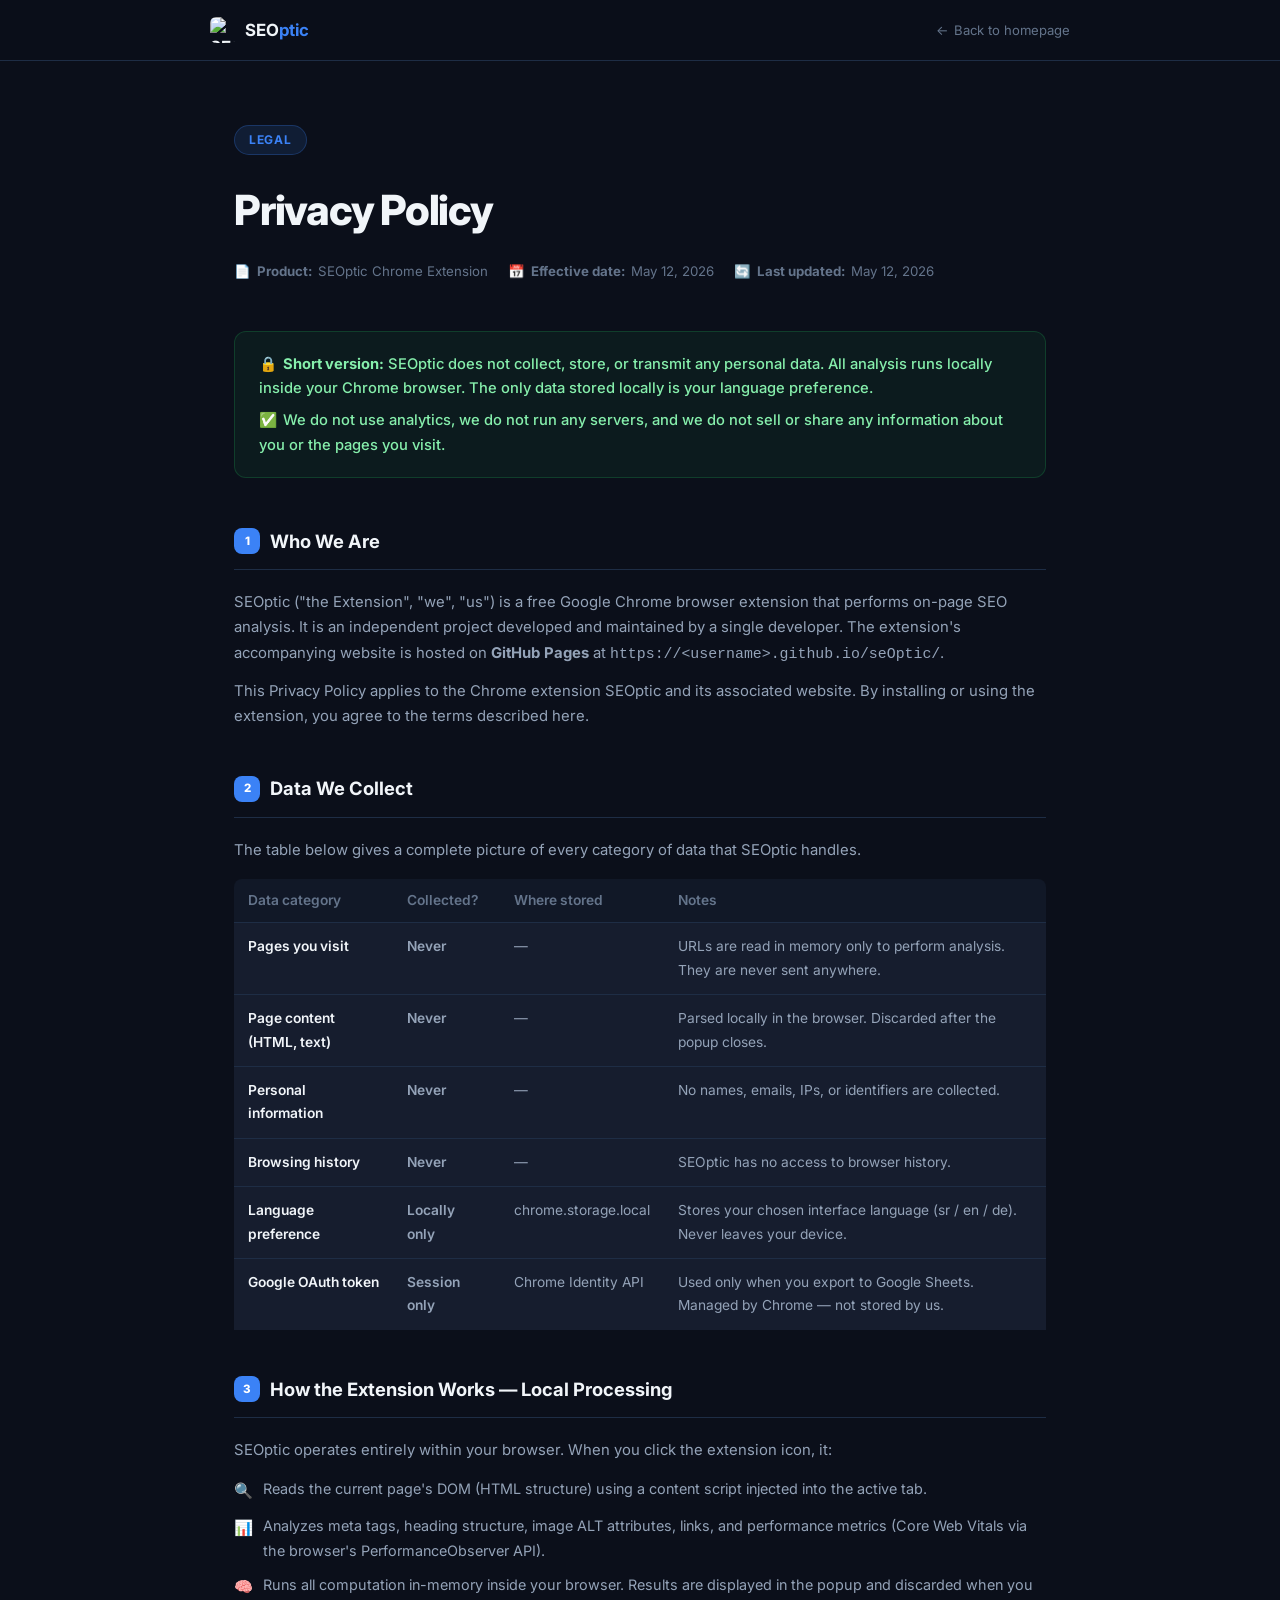
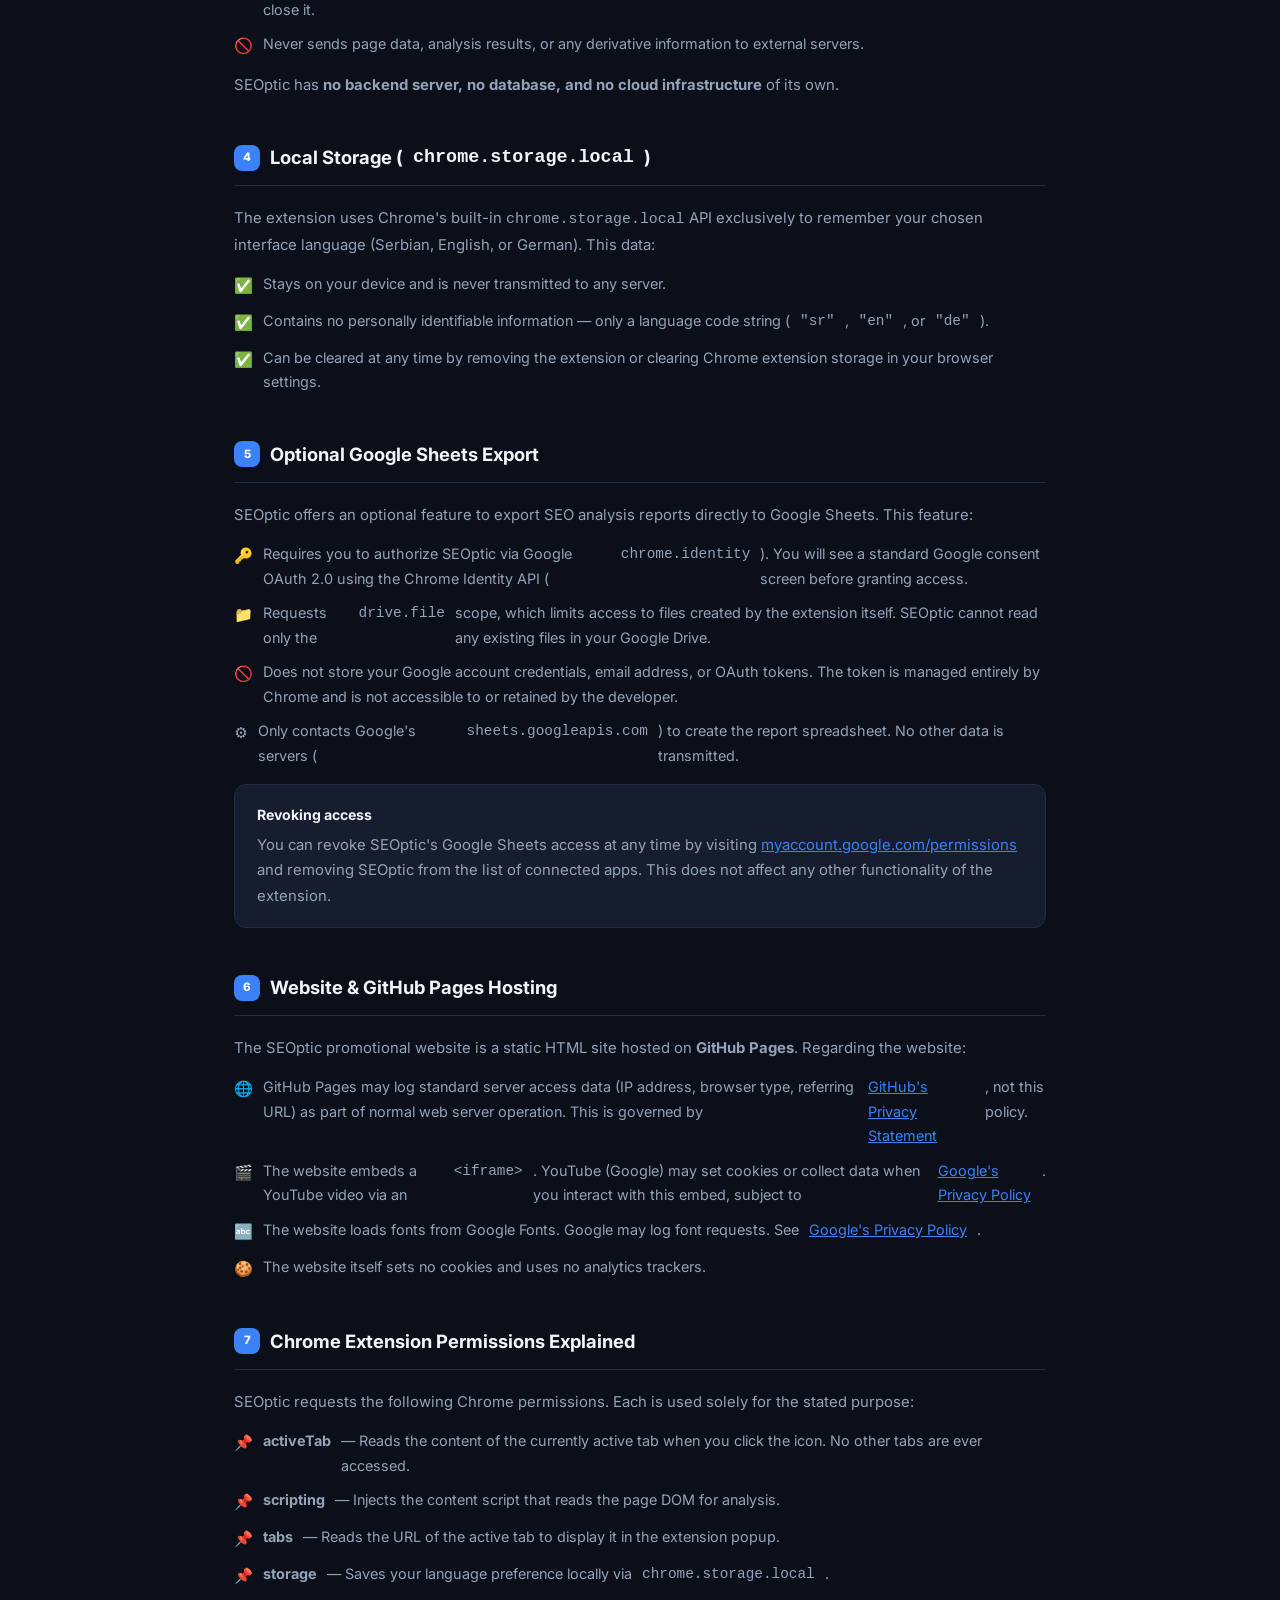
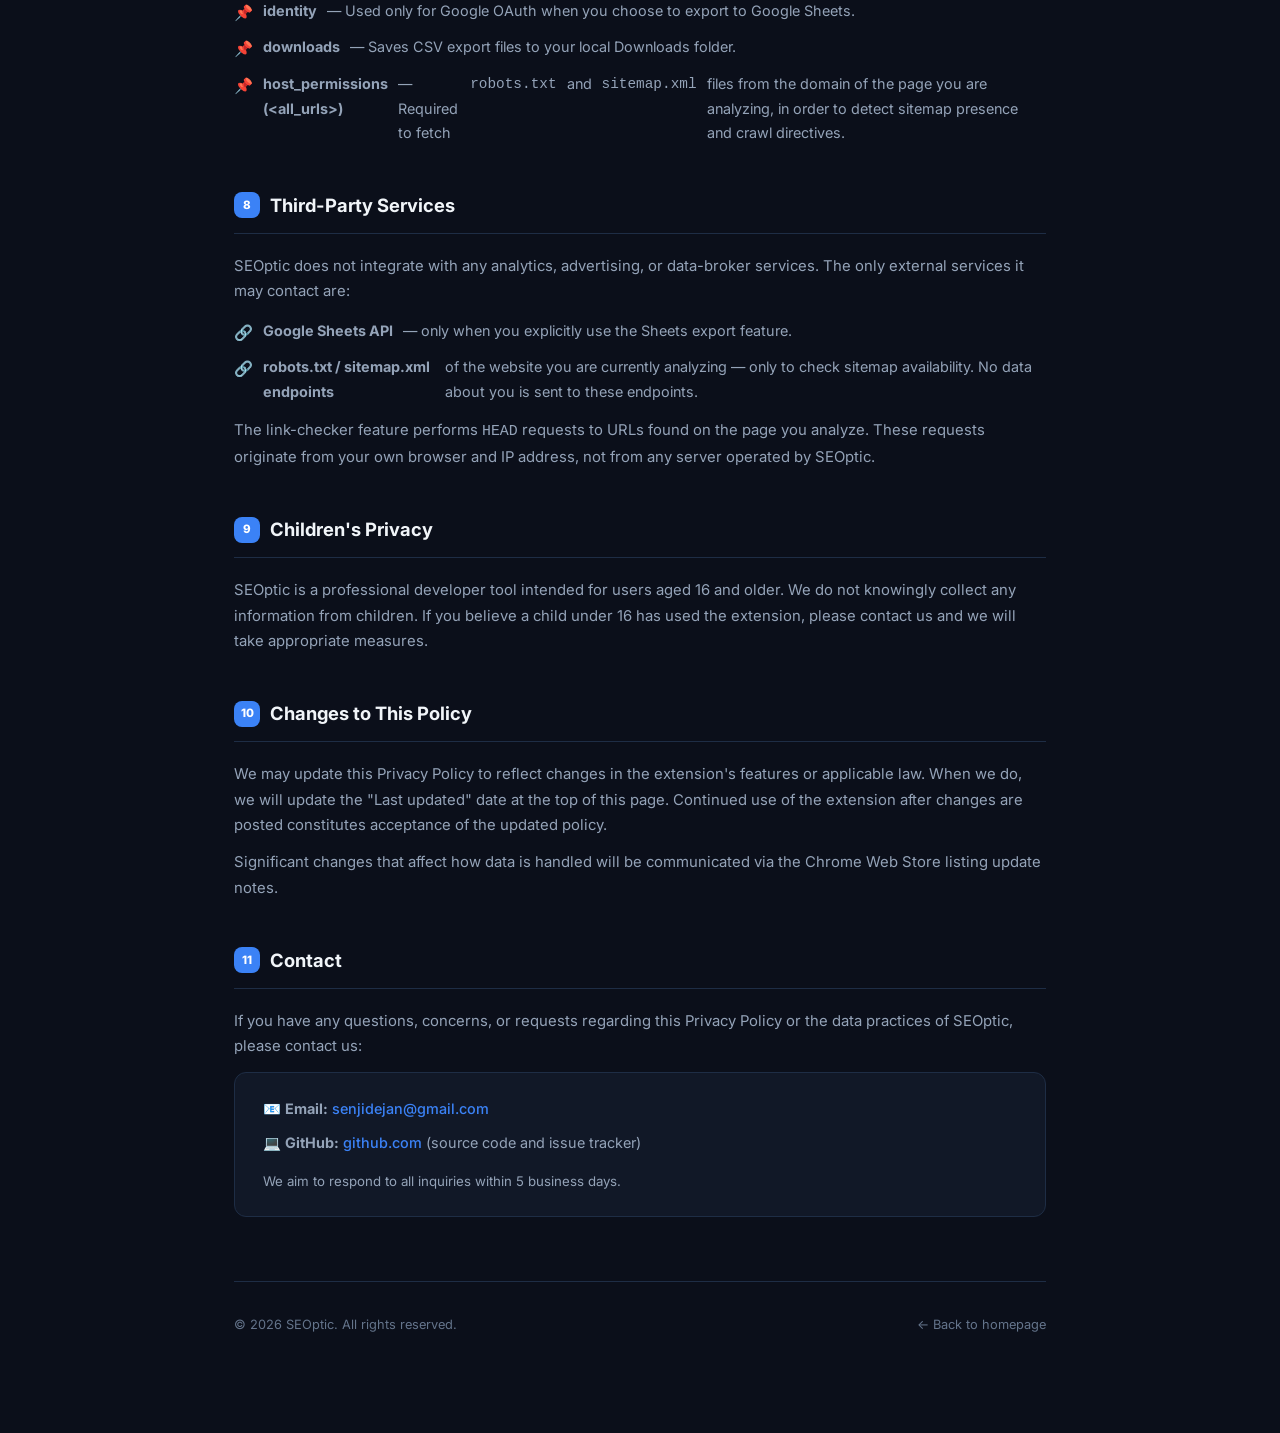
==== privacy.html @ 3ba910e4 "Add files via upload" ====
<!DOCTYPE html>
<html lang="en">
<head>
  <meta charset="UTF-8" />
  <meta name="viewport" content="width=device-width, initial-scale=1.0" />
  <title>Privacy Policy — SEOptic</title>
  <meta name="description" content="SEOptic Chrome extension Privacy Policy. No personal data is collected, stored, or shared. All processing is done locally in your browser." />
  <meta name="robots" content="index, follow" />
  <link rel="icon" type="image/png" href="icon128.png" />
  <link rel="preconnect" href="https://fonts.googleapis.com" />
  <link rel="preconnect" href="https://fonts.gstatic.com" crossorigin />
  <link href="https://fonts.googleapis.com/css2?family=Inter:wght@400;500;600;700&display=swap" rel="stylesheet" />
  <style>
    *, *::before, *::after { box-sizing: border-box; margin: 0; padding: 0; }

    :root {
      --bg:      #0b0f1a;
      --bg2:     #111827;
      --card:    #161d2e;
      --border:  #1e2d45;
      --accent:  #3b82f6;
      --text:    #f1f5f9;
      --text2:   #94a3b8;
      --text3:   #64748b;
      --success: #22c55e;
      --warn:    #f59e0b;
      --radius:  12px;
    }

    html { scroll-behavior: smooth; }
    body {
      font-family: 'Inter', system-ui, sans-serif;
      background: var(--bg);
      color: var(--text);
      line-height: 1.7;
      min-height: 100vh;
    }

    /* ── Top bar ── */
    .topbar {
      background: rgba(11,15,26,.9);
      backdrop-filter: blur(14px);
      border-bottom: 1px solid var(--border);
      padding: 0 24px;
      position: sticky; top: 0; z-index: 10;
    }
    .topbar-inner {
      max-width: 860px; margin: 0 auto;
      display: flex; align-items: center; justify-content: space-between;
      height: 60px;
    }
    .topbar-logo {
      display: flex; align-items: center; gap: 9px;
      text-decoration: none; color: var(--text); font-weight: 700; font-size: 1.05rem;
    }
    .topbar-logo img { width: 26px; height: 26px; border-radius: 6px; }
    .topbar-logo strong { color: var(--accent); }
    .topbar-back {
      font-size: .82rem; color: var(--text3); text-decoration: none;
      display: flex; align-items: center; gap: 5px; transition: color .2s;
    }
    .topbar-back:hover { color: var(--accent); }

    /* ── Page wrapper ── */
    .page {
      max-width: 860px; margin: 0 auto;
      padding: 64px 24px 100px;
    }

    /* ── Header ── */
    .doc-header { margin-bottom: 48px; }
    .doc-label {
      display: inline-block;
      background: rgba(59,130,246,.12);
      border: 1px solid rgba(59,130,246,.25);
      color: var(--accent);
      border-radius: 50px;
      font-size: .75rem; font-weight: 700; padding: 4px 14px;
      text-transform: uppercase; letter-spacing: .06em;
      margin-bottom: 20px;
    }
    .doc-header h1 {
      font-size: clamp(1.8rem, 4vw, 2.6rem);
      font-weight: 800; letter-spacing: -.03em;
      margin-bottom: 14px;
    }
    .doc-meta {
      display: flex; flex-wrap: wrap; gap: 20px;
      font-size: .83rem; color: var(--text3);
    }
    .doc-meta span { display: flex; align-items: center; gap: 6px; }

    /* ── Summary box ── */
    .summary-box {
      background: rgba(34,197,94,.07);
      border: 1px solid rgba(34,197,94,.2);
      border-radius: var(--radius);
      padding: 20px 24px;
      margin-bottom: 48px;
    }
    .summary-box p {
      font-size: .92rem; color: #86efac; font-weight: 500; line-height: 1.65;
    }
    .summary-box p + p { margin-top: 8px; }
    .summary-box .sum-icon { margin-right: 6px; }

    /* ── Sections ── */
    .section { margin-bottom: 44px; }
    .section h2 {
      font-size: 1.15rem; font-weight: 700;
      color: var(--text);
      padding-bottom: 12px;
      border-bottom: 1px solid var(--border);
      margin-bottom: 20px;
      display: flex; align-items: center; gap: 10px;
    }
    .section h2 .s-num {
      display: inline-flex; align-items: center; justify-content: center;
      width: 26px; height: 26px; border-radius: 8px;
      background: var(--accent); color: #fff;
      font-size: .72rem; font-weight: 800; flex-shrink: 0;
    }

    .section p { color: var(--text2); font-size: .93rem; margin-bottom: 12px; }
    .section p:last-child { margin-bottom: 0; }

    /* ── Data table ── */
    .data-table {
      width: 100%; border-collapse: collapse; margin: 16px 0;
      font-size: .86rem;
    }
    .data-table thead th {
      text-align: left; color: var(--text3); font-weight: 600;
      padding: 10px 14px; border-bottom: 1px solid var(--border);
      background: var(--bg2);
    }
    .data-table thead th:first-child { border-radius: 8px 0 0 0; }
    .data-table thead th:last-child  { border-radius: 0 8px 0 0; }
    .data-table tbody tr { border-bottom: 1px solid var(--border); }
    .data-table tbody tr:last-child { border-bottom: none; }
    .data-table tbody td {
      padding: 12px 14px; color: var(--text2); vertical-align: top;
      background: var(--card);
    }
    .data-table tbody td:first-child { color: var(--text); font-weight: 600; }
    .badge-no  { color: #fca5a5; font-weight: 600; }
    .badge-yes { color: #86efac; font-weight: 600; }
    .badge-local { color: #fcd34d; font-weight: 600; }

    /* ── Bullet list ── */
    .check-list { list-style: none; display: flex; flex-direction: column; gap: 10px; margin: 14px 0; }
    .check-list li {
      display: flex; align-items: flex-start; gap: 10px;
      font-size: .9rem; color: var(--text2);
    }
    .check-list li .icon { flex-shrink: 0; margin-top: 1px; font-size: .95rem; }

    /* ── Info card ── */
    .info-card {
      background: var(--card); border: 1px solid var(--border); border-radius: var(--radius);
      padding: 18px 22px; margin: 16px 0; font-size: .88rem;
    }
    .info-card strong { color: var(--text); display: block; margin-bottom: 6px; }
    .info-card p { color: var(--text2); margin: 0; }

    /* ── Contact ── */
    .contact-block {
      background: var(--bg2); border: 1px solid var(--border); border-radius: var(--radius);
      padding: 24px 28px;
    }
    .contact-block p { margin-bottom: 10px; font-size: .9rem; color: var(--text2); }
    .contact-block a { color: var(--accent); text-decoration: none; font-weight: 500; }
    .contact-block a:hover { text-decoration: underline; }

    /* ── Footer ── */
    .doc-footer {
      border-top: 1px solid var(--border);
      margin-top: 64px; padding-top: 32px;
      display: flex; align-items: center; justify-content: space-between;
      flex-wrap: wrap; gap: 12px;
      font-size: .8rem; color: var(--text3);
    }
    .doc-footer a { color: var(--text3); text-decoration: none; }
    .doc-footer a:hover { color: var(--accent); }

    @media (max-width: 600px) {
      .doc-meta { flex-direction: column; gap: 8px; }
      .topbar-back span { display: none; }
    }
  </style>
</head>
<body>

<header class="topbar">
  <div class="topbar-inner">
    <a href="index.html" class="topbar-logo">
      <img src="icon128.png" alt="SEOptic" />
      <span>SEO<strong>ptic</strong></span>
    </a>
    <a href="index.html" class="topbar-back">← <span>Back to homepage</span></a>
  </div>
</header>

<main class="page">

  <header class="doc-header">
    <div class="doc-label">Legal</div>
    <h1>Privacy Policy</h1>
    <div class="doc-meta">
      <span>📄 <strong>Product:</strong> SEOptic Chrome Extension</span>
      <span>📅 <strong>Effective date:</strong> May 12, 2026</span>
      <span>🔄 <strong>Last updated:</strong> May 12, 2026</span>
    </div>
  </header>

  <div class="summary-box">
    <p><span class="sum-icon">🔒</span><strong>Short version:</strong> SEOptic does not collect, store, or transmit any personal data. All analysis runs locally inside your Chrome browser. The only data stored locally is your language preference.</p>
    <p><span class="sum-icon">✅</span>We do not use analytics, we do not run any servers, and we do not sell or share any information about you or the pages you visit.</p>
  </div>

  <!-- 1. Who we are -->
  <section class="section">
    <h2><span class="s-num">1</span>Who We Are</h2>
    <p>SEOptic ("the Extension", "we", "us") is a free Google Chrome browser extension that performs on-page SEO analysis. It is an independent project developed and maintained by a single developer. The extension's accompanying website is hosted on <strong>GitHub Pages</strong> at <code>https://&lt;username&gt;.github.io/seOptic/</code>.</p>
    <p>This Privacy Policy applies to the Chrome extension SEOptic and its associated website. By installing or using the extension, you agree to the terms described here.</p>
  </section>

  <!-- 2. Data we collect -->
  <section class="section">
    <h2><span class="s-num">2</span>Data We Collect</h2>
    <p>The table below gives a complete picture of every category of data that SEOptic handles.</p>

    <table class="data-table">
      <thead>
        <tr>
          <th>Data category</th>
          <th>Collected?</th>
          <th>Where stored</th>
          <th>Notes</th>
        </tr>
      </thead>
      <tbody>
        <tr>
          <td>Pages you visit</td>
          <td class="badge-no">Never</td>
          <td>—</td>
          <td>URLs are read in memory only to perform analysis. They are never sent anywhere.</td>
        </tr>
        <tr>
          <td>Page content (HTML, text)</td>
          <td class="badge-no">Never</td>
          <td>—</td>
          <td>Parsed locally in the browser. Discarded after the popup closes.</td>
        </tr>
        <tr>
          <td>Personal information</td>
          <td class="badge-no">Never</td>
          <td>—</td>
          <td>No names, emails, IPs, or identifiers are collected.</td>
        </tr>
        <tr>
          <td>Browsing history</td>
          <td class="badge-no">Never</td>
          <td>—</td>
          <td>SEOptic has no access to browser history.</td>
        </tr>
        <tr>
          <td>Language preference</td>
          <td class="badge-local">Locally only</td>
          <td>chrome.storage.local</td>
          <td>Stores your chosen interface language (sr / en / de). Never leaves your device.</td>
        </tr>
        <tr>
          <td>Google OAuth token</td>
          <td class="badge-local">Session only</td>
          <td>Chrome Identity API</td>
          <td>Used only when you export to Google Sheets. Managed by Chrome — not stored by us.</td>
        </tr>
      </tbody>
    </table>
  </section>

  <!-- 3. Local processing -->
  <section class="section">
    <h2><span class="s-num">3</span>How the Extension Works — Local Processing</h2>
    <p>SEOptic operates entirely within your browser. When you click the extension icon, it:</p>
    <ul class="check-list">
      <li><span class="icon">🔍</span>Reads the current page's DOM (HTML structure) using a content script injected into the active tab.</li>
      <li><span class="icon">📊</span>Analyzes meta tags, heading structure, image ALT attributes, links, and performance metrics (Core Web Vitals via the browser's PerformanceObserver API).</li>
      <li><span class="icon">🧠</span>Runs all computation in-memory inside your browser. Results are displayed in the popup and discarded when you close it.</li>
      <li><span class="icon">🚫</span>Never sends page data, analysis results, or any derivative information to external servers.</li>
    </ul>
    <p>SEOptic has <strong>no backend server, no database, and no cloud infrastructure</strong> of its own.</p>
  </section>

  <!-- 4. Local storage -->
  <section class="section">
    <h2><span class="s-num">4</span>Local Storage (<code>chrome.storage.local</code>)</h2>
    <p>The extension uses Chrome's built-in <code>chrome.storage.local</code> API exclusively to remember your chosen interface language (Serbian, English, or German). This data:</p>
    <ul class="check-list">
      <li><span class="icon">✅</span>Stays on your device and is never transmitted to any server.</li>
      <li><span class="icon">✅</span>Contains no personally identifiable information — only a language code string (<code>"sr"</code>, <code>"en"</code>, or <code>"de"</code>).</li>
      <li><span class="icon">✅</span>Can be cleared at any time by removing the extension or clearing Chrome extension storage in your browser settings.</li>
    </ul>
  </section>

  <!-- 5. Google Sheets -->
  <section class="section">
    <h2><span class="s-num">5</span>Optional Google Sheets Export</h2>
    <p>SEOptic offers an optional feature to export SEO analysis reports directly to Google Sheets. This feature:</p>
    <ul class="check-list">
      <li><span class="icon">🔑</span>Requires you to authorize SEOptic via Google OAuth 2.0 using the Chrome Identity API (<code>chrome.identity</code>). You will see a standard Google consent screen before granting access.</li>
      <li><span class="icon">📁</span>Requests only the <code>drive.file</code> scope, which limits access to files created by the extension itself. SEOptic cannot read any existing files in your Google Drive.</li>
      <li><span class="icon">🚫</span>Does not store your Google account credentials, email address, or OAuth tokens. The token is managed entirely by Chrome and is not accessible to or retained by the developer.</li>
      <li><span class="icon">⚙️</span>Only contacts Google's servers (<code>sheets.googleapis.com</code>) to create the report spreadsheet. No other data is transmitted.</li>
    </ul>
    <div class="info-card">
      <strong>Revoking access</strong>
      <p>You can revoke SEOptic's Google Sheets access at any time by visiting <a href="https://myaccount.google.com/permissions" target="_blank" rel="noopener noreferrer" style="color: var(--accent);">myaccount.google.com/permissions</a> and removing SEOptic from the list of connected apps. This does not affect any other functionality of the extension.</p>
    </div>
  </section>

  <!-- 6. Website & GitHub Pages -->
  <section class="section">
    <h2><span class="s-num">6</span>Website &amp; GitHub Pages Hosting</h2>
    <p>The SEOptic promotional website is a static HTML site hosted on <strong>GitHub Pages</strong>. Regarding the website:</p>
    <ul class="check-list">
      <li><span class="icon">🌐</span>GitHub Pages may log standard server access data (IP address, browser type, referring URL) as part of normal web server operation. This is governed by <a href="https://docs.github.com/en/site-policy/privacy-policies/github-general-privacy-statement" target="_blank" rel="noopener noreferrer" style="color: var(--accent);">GitHub's Privacy Statement</a>, not this policy.</li>
      <li><span class="icon">🎬</span>The website embeds a YouTube video via an <code>&lt;iframe&gt;</code>. YouTube (Google) may set cookies or collect data when you interact with this embed, subject to <a href="https://policies.google.com/privacy" target="_blank" rel="noopener noreferrer" style="color: var(--accent);">Google's Privacy Policy</a>.</li>
      <li><span class="icon">🔤</span>The website loads fonts from Google Fonts. Google may log font requests. See <a href="https://policies.google.com/privacy" target="_blank" rel="noopener noreferrer" style="color: var(--accent);">Google's Privacy Policy</a>.</li>
      <li><span class="icon">🍪</span>The website itself sets no cookies and uses no analytics trackers.</li>
    </ul>
  </section>

  <!-- 7. Permissions -->
  <section class="section">
    <h2><span class="s-num">7</span>Chrome Extension Permissions Explained</h2>
    <p>SEOptic requests the following Chrome permissions. Each is used solely for the stated purpose:</p>
    <ul class="check-list">
      <li><span class="icon">📌</span><strong>activeTab</strong> — Reads the content of the currently active tab when you click the icon. No other tabs are ever accessed.</li>
      <li><span class="icon">📌</span><strong>scripting</strong> — Injects the content script that reads the page DOM for analysis.</li>
      <li><span class="icon">📌</span><strong>tabs</strong> — Reads the URL of the active tab to display it in the extension popup.</li>
      <li><span class="icon">📌</span><strong>storage</strong> — Saves your language preference locally via <code>chrome.storage.local</code>.</li>
      <li><span class="icon">📌</span><strong>identity</strong> — Used only for Google OAuth when you choose to export to Google Sheets.</li>
      <li><span class="icon">📌</span><strong>downloads</strong> — Saves CSV export files to your local Downloads folder.</li>
      <li><span class="icon">📌</span><strong>host_permissions (&lt;all_urls&gt;)</strong> — Required to fetch <code>robots.txt</code> and <code>sitemap.xml</code> files from the domain of the page you are analyzing, in order to detect sitemap presence and crawl directives.</li>
    </ul>
  </section>

  <!-- 8. Third-party services -->
  <section class="section">
    <h2><span class="s-num">8</span>Third-Party Services</h2>
    <p>SEOptic does not integrate with any analytics, advertising, or data-broker services. The only external services it may contact are:</p>
    <ul class="check-list">
      <li><span class="icon">🔗</span><strong>Google Sheets API</strong> — only when you explicitly use the Sheets export feature.</li>
      <li><span class="icon">🔗</span><strong>robots.txt / sitemap.xml endpoints</strong> of the website you are currently analyzing — only to check sitemap availability. No data about you is sent to these endpoints.</li>
    </ul>
    <p>The link-checker feature performs <code>HEAD</code> requests to URLs found on the page you analyze. These requests originate from your own browser and IP address, not from any server operated by SEOptic.</p>
  </section>

  <!-- 9. Children -->
  <section class="section">
    <h2><span class="s-num">9</span>Children's Privacy</h2>
    <p>SEOptic is a professional developer tool intended for users aged 16 and older. We do not knowingly collect any information from children. If you believe a child under 16 has used the extension, please contact us and we will take appropriate measures.</p>
  </section>

  <!-- 10. Changes -->
  <section class="section">
    <h2><span class="s-num">10</span>Changes to This Policy</h2>
    <p>We may update this Privacy Policy to reflect changes in the extension's features or applicable law. When we do, we will update the "Last updated" date at the top of this page. Continued use of the extension after changes are posted constitutes acceptance of the updated policy.</p>
    <p>Significant changes that affect how data is handled will be communicated via the Chrome Web Store listing update notes.</p>
  </section>

  <!-- 11. Contact -->
  <section class="section">
    <h2><span class="s-num">11</span>Contact</h2>
    <p>If you have any questions, concerns, or requests regarding this Privacy Policy or the data practices of SEOptic, please contact us:</p>
    <div class="contact-block">
      <p>📧 <strong>Email:</strong> <a href="mailto:senjidejan@gmail.com">senjidejan@gmail.com</a></p>
      <p>💻 <strong>GitHub:</strong> <a href="https://github.com" target="_blank" rel="noopener noreferrer">github.com</a> (source code and issue tracker)</p>
      <p style="margin-top: 14px; font-size: .83rem;">We aim to respond to all inquiries within 5 business days.</p>
    </div>
  </section>

  <footer class="doc-footer">
    <span>© 2026 SEOptic. All rights reserved.</span>
    <a href="index.html">← Back to homepage</a>
  </footer>

</main>
</body>
</html>
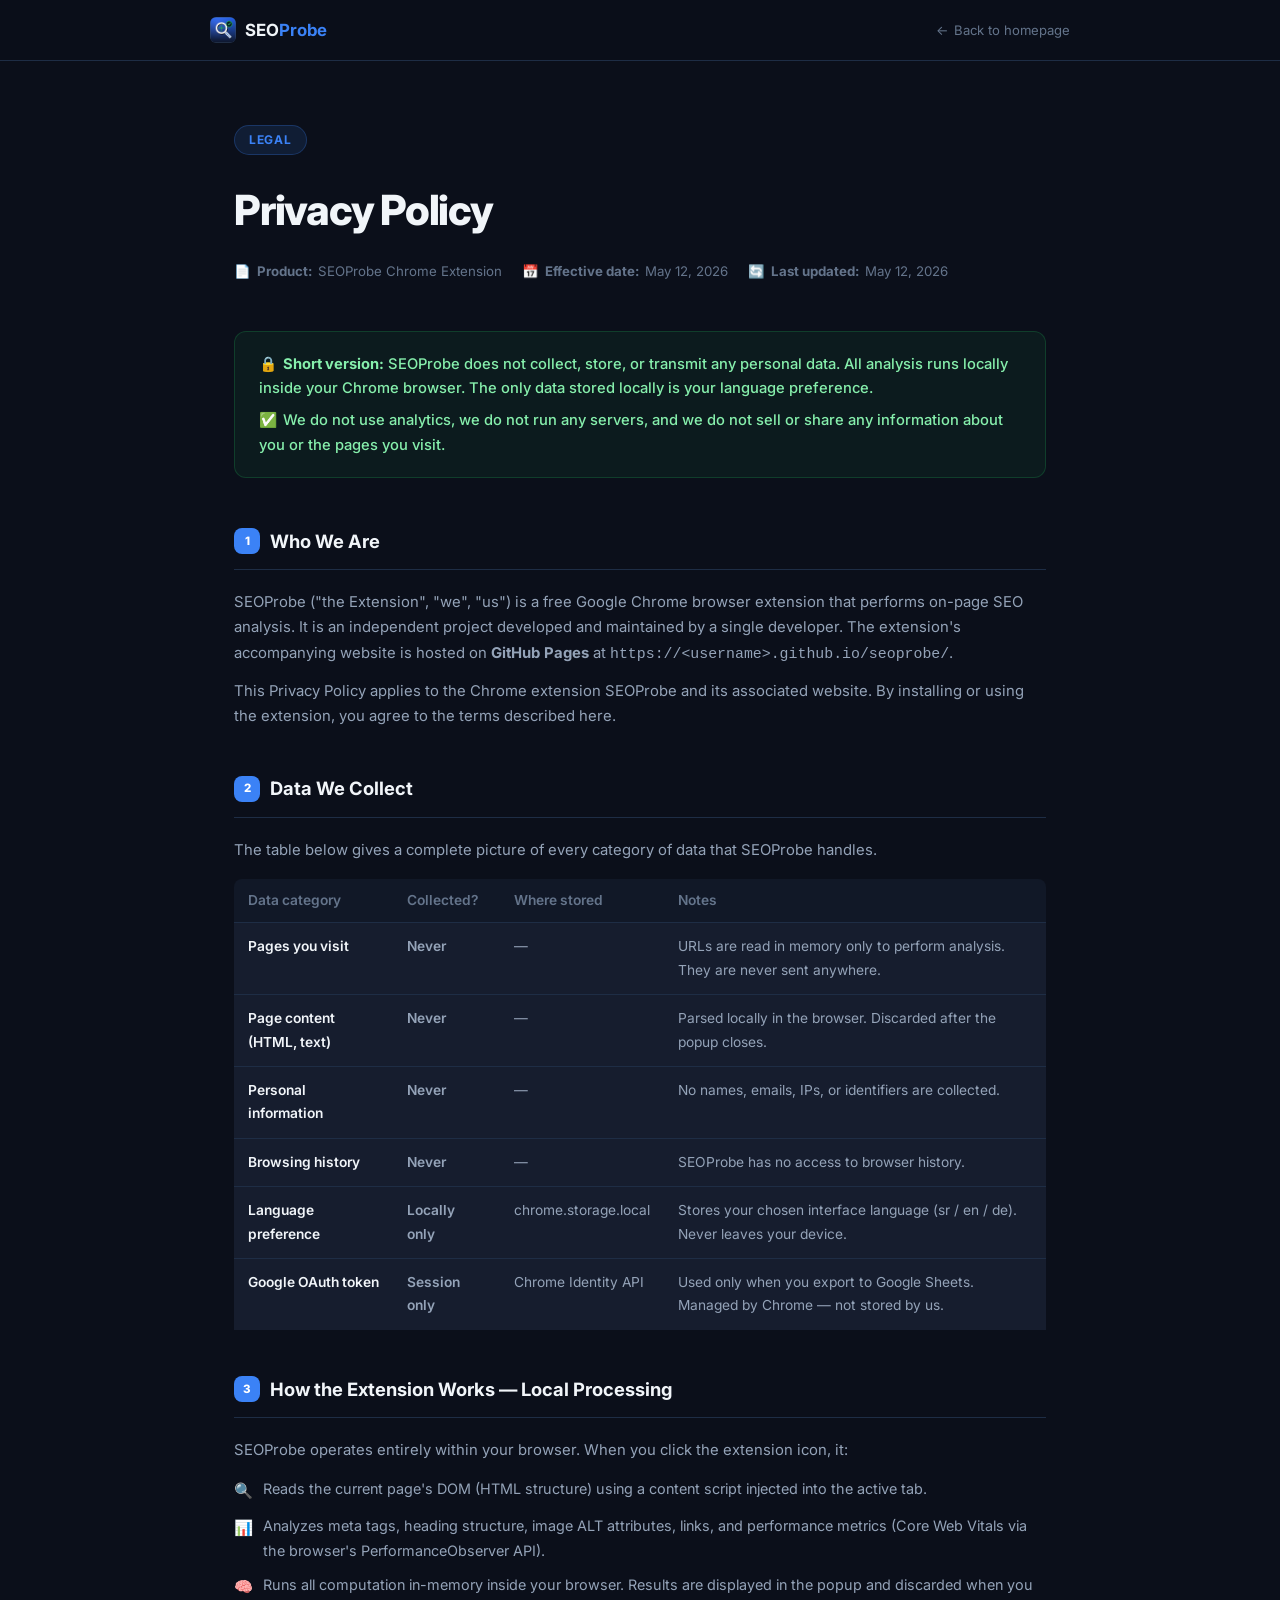
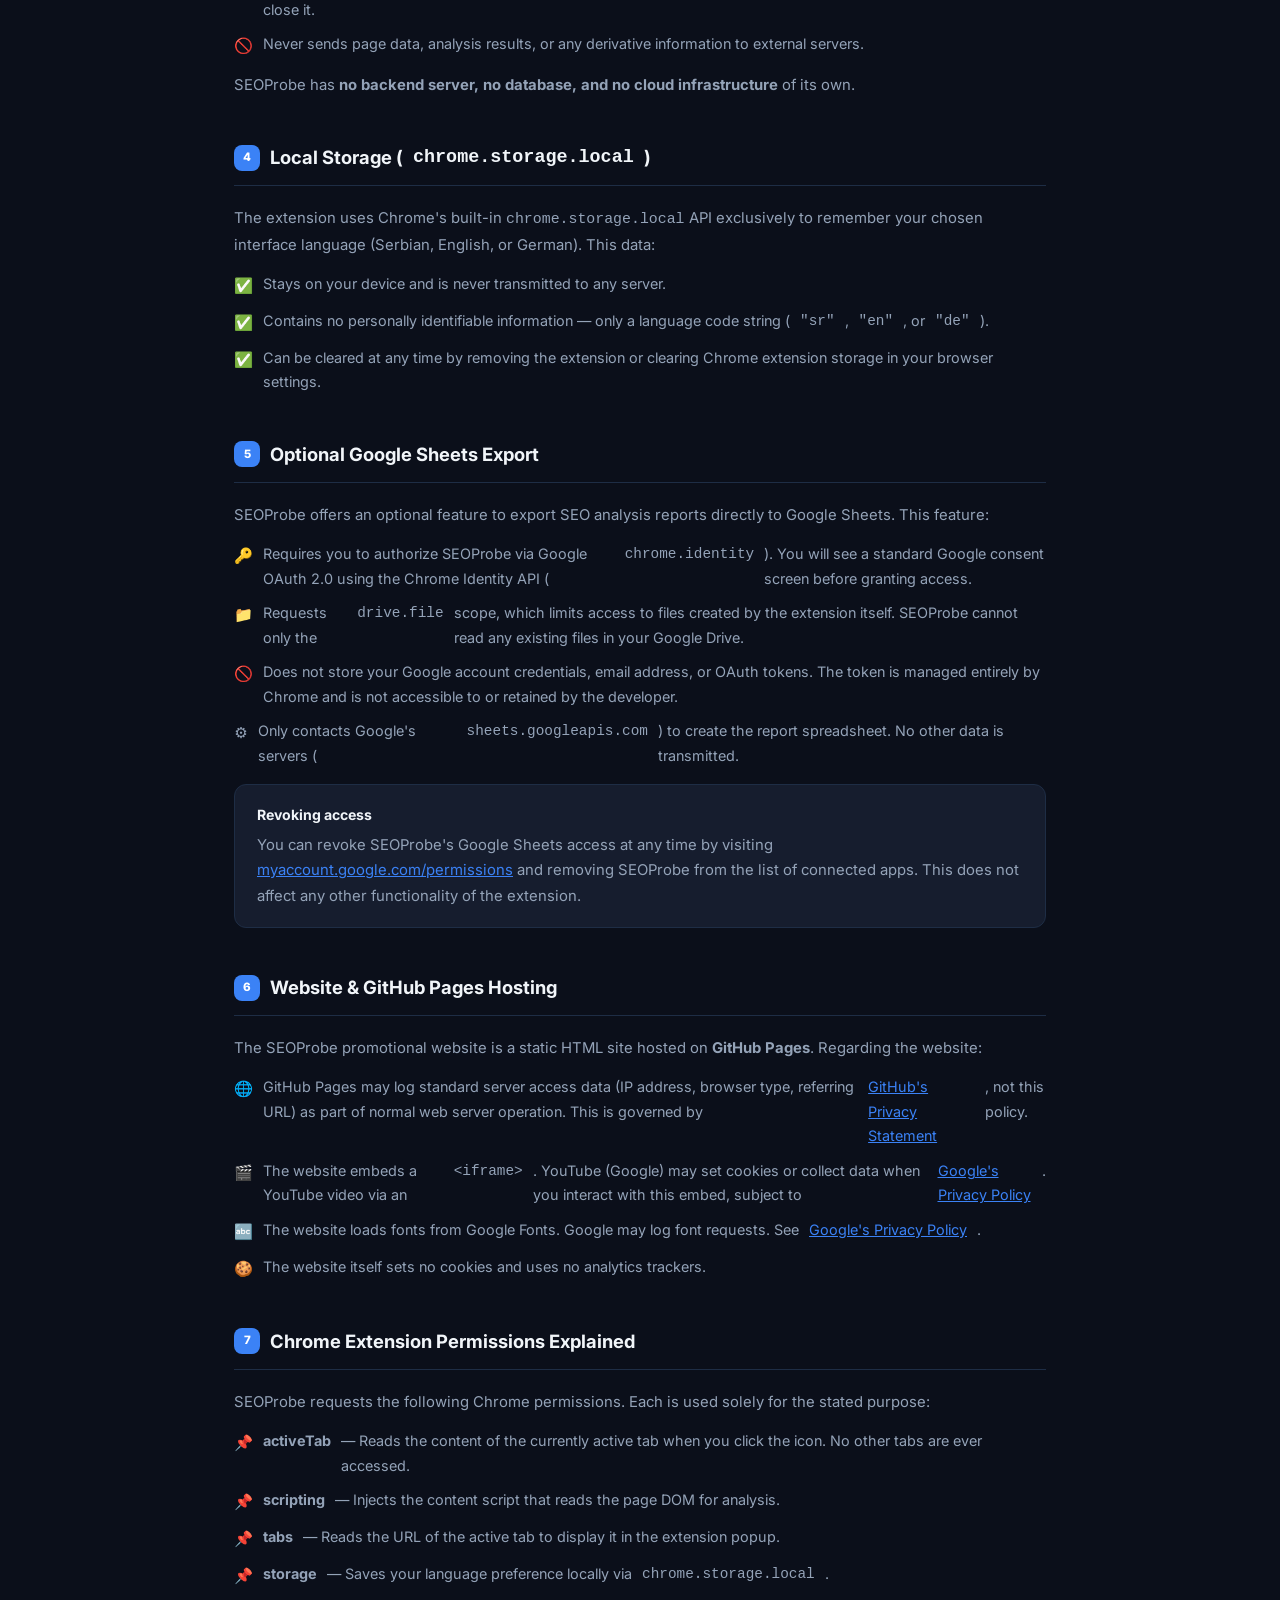
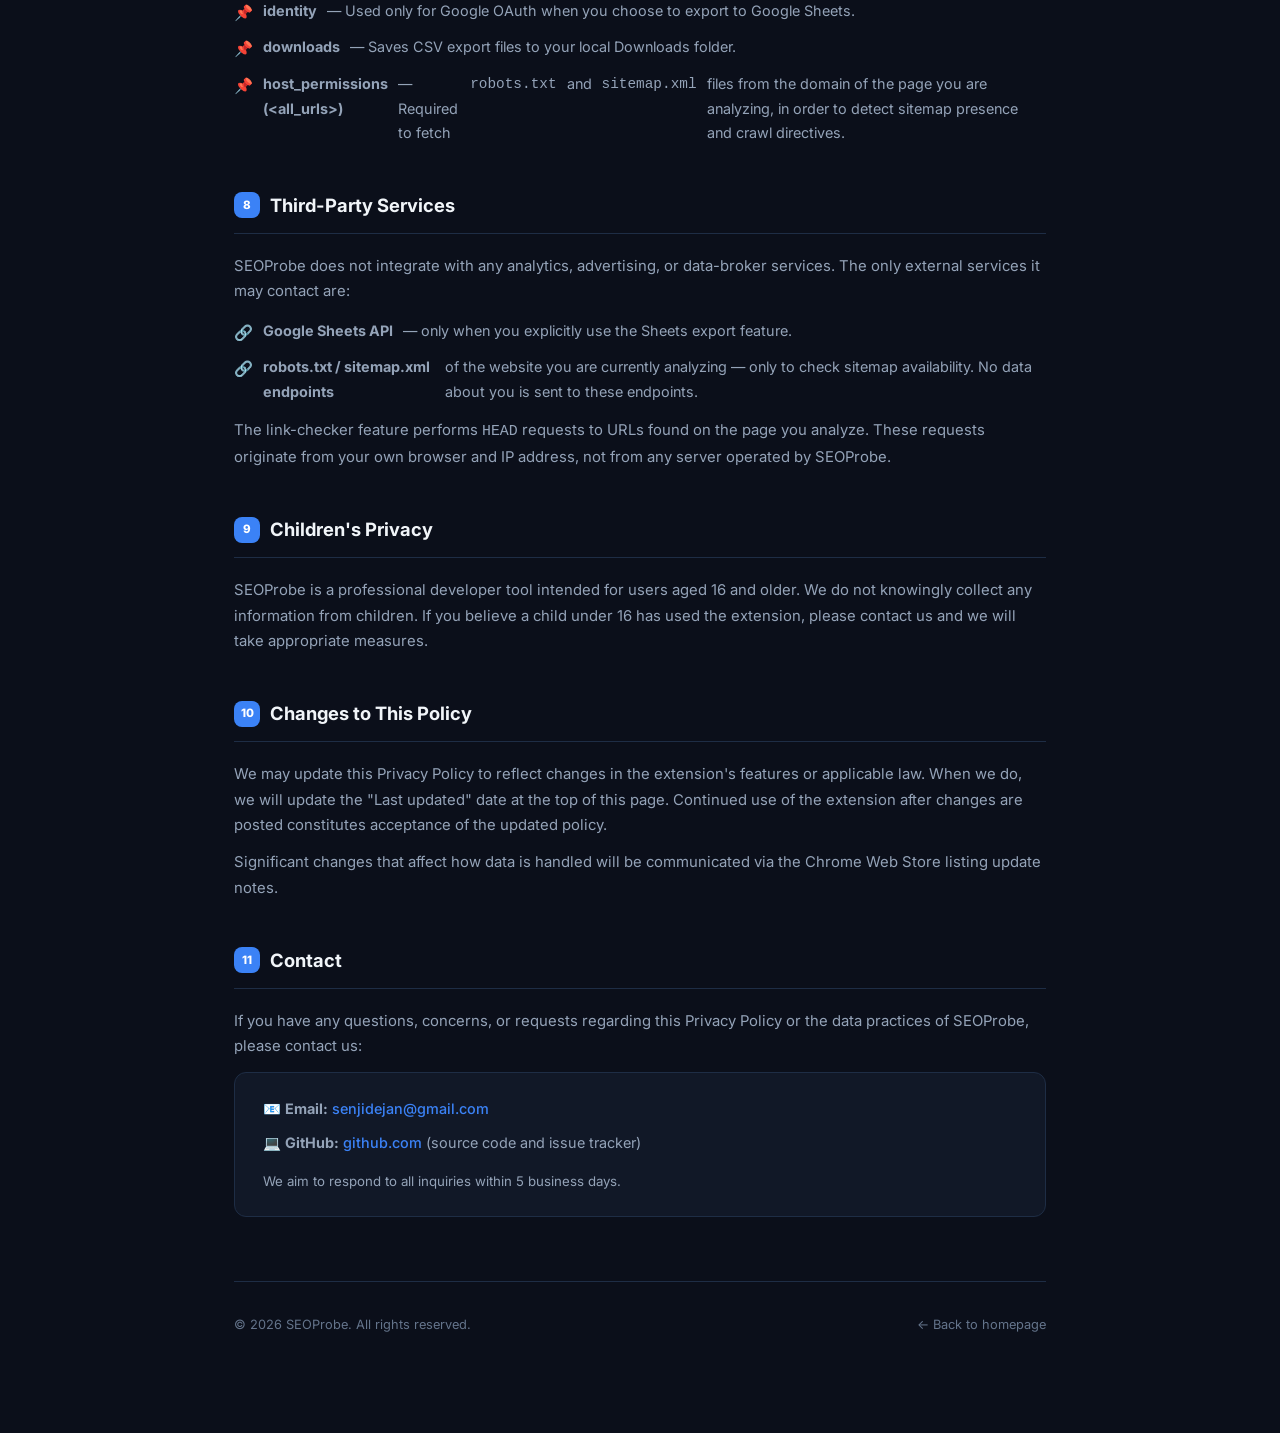
==== commit 6d630310: "Add files via upload" ====
--- a/privacy.html
+++ b/privacy.html
@@ -3,8 +3,8 @@
 <head>
   <meta charset="UTF-8" />
   <meta name="viewport" content="width=device-width, initial-scale=1.0" />
-  <title>Privacy Policy — SEOptic</title>
-  <meta name="description" content="SEOptic Chrome extension Privacy Policy. No personal data is collected, stored, or shared. All processing is done locally in your browser." />
+  <title>Privacy Policy — SEOProbe</title>
+  <meta name="description" content="SEOProbe Chrome extension Privacy Policy. No personal data is collected, stored, or shared. All processing is done locally in your browser." />
   <meta name="robots" content="index, follow" />
   <link rel="icon" type="image/png" href="icon128.png" />
   <link rel="preconnect" href="https://fonts.googleapis.com" />
@@ -194,8 +194,8 @@
 <header class="topbar">
   <div class="topbar-inner">
     <a href="index.html" class="topbar-logo">
-      <img src="icon128.png" alt="SEOptic" />
-      <span>SEO<strong>ptic</strong></span>
+      <img src="icon128.png" alt="SEOProbe" />
+      <span>SEO<strong>Probe</strong></span>
     </a>
     <a href="index.html" class="topbar-back">← <span>Back to homepage</span></a>
   </div>
@@ -207,28 +207,28 @@
     <div class="doc-label">Legal</div>
     <h1>Privacy Policy</h1>
     <div class="doc-meta">
-      <span>📄 <strong>Product:</strong> SEOptic Chrome Extension</span>
+      <span>📄 <strong>Product:</strong> SEOProbe Chrome Extension</span>
       <span>📅 <strong>Effective date:</strong> May 12, 2026</span>
       <span>🔄 <strong>Last updated:</strong> May 12, 2026</span>
     </div>
   </header>
 
   <div class="summary-box">
-    <p><span class="sum-icon">🔒</span><strong>Short version:</strong> SEOptic does not collect, store, or transmit any personal data. All analysis runs locally inside your Chrome browser. The only data stored locally is your language preference.</p>
+    <p><span class="sum-icon">🔒</span><strong>Short version:</strong> SEOProbe does not collect, store, or transmit any personal data. All analysis runs locally inside your Chrome browser. The only data stored locally is your language preference.</p>
     <p><span class="sum-icon">✅</span>We do not use analytics, we do not run any servers, and we do not sell or share any information about you or the pages you visit.</p>
   </div>
 
   <!-- 1. Who we are -->
   <section class="section">
     <h2><span class="s-num">1</span>Who We Are</h2>
-    <p>SEOptic ("the Extension", "we", "us") is a free Google Chrome browser extension that performs on-page SEO analysis. It is an independent project developed and maintained by a single developer. The extension's accompanying website is hosted on <strong>GitHub Pages</strong> at <code>https://&lt;username&gt;.github.io/seOptic/</code>.</p>
-    <p>This Privacy Policy applies to the Chrome extension SEOptic and its associated website. By installing or using the extension, you agree to the terms described here.</p>
+    <p>SEOProbe ("the Extension", "we", "us") is a free Google Chrome browser extension that performs on-page SEO analysis. It is an independent project developed and maintained by a single developer. The extension's accompanying website is hosted on <strong>GitHub Pages</strong> at <code>https://&lt;username&gt;.github.io/seoprobe/</code>.</p>
+    <p>This Privacy Policy applies to the Chrome extension SEOProbe and its associated website. By installing or using the extension, you agree to the terms described here.</p>
   </section>
 
   <!-- 2. Data we collect -->
   <section class="section">
     <h2><span class="s-num">2</span>Data We Collect</h2>
-    <p>The table below gives a complete picture of every category of data that SEOptic handles.</p>
+    <p>The table below gives a complete picture of every category of data that SEOProbe handles.</p>
 
     <table class="data-table">
       <thead>
@@ -262,7 +262,7 @@
           <td>Browsing history</td>
           <td class="badge-no">Never</td>
           <td>—</td>
-          <td>SEOptic has no access to browser history.</td>
+          <td>SEOProbe has no access to browser history.</td>
         </tr>
         <tr>
           <td>Language preference</td>
@@ -283,14 +283,14 @@
   <!-- 3. Local processing -->
   <section class="section">
     <h2><span class="s-num">3</span>How the Extension Works — Local Processing</h2>
-    <p>SEOptic operates entirely within your browser. When you click the extension icon, it:</p>
+    <p>SEOProbe operates entirely within your browser. When you click the extension icon, it:</p>
     <ul class="check-list">
       <li><span class="icon">🔍</span>Reads the current page's DOM (HTML structure) using a content script injected into the active tab.</li>
       <li><span class="icon">📊</span>Analyzes meta tags, heading structure, image ALT attributes, links, and performance metrics (Core Web Vitals via the browser's PerformanceObserver API).</li>
       <li><span class="icon">🧠</span>Runs all computation in-memory inside your browser. Results are displayed in the popup and discarded when you close it.</li>
       <li><span class="icon">🚫</span>Never sends page data, analysis results, or any derivative information to external servers.</li>
     </ul>
-    <p>SEOptic has <strong>no backend server, no database, and no cloud infrastructure</strong> of its own.</p>
+    <p>SEOProbe has <strong>no backend server, no database, and no cloud infrastructure</strong> of its own.</p>
   </section>
 
   <!-- 4. Local storage -->
@@ -307,23 +307,23 @@
   <!-- 5. Google Sheets -->
   <section class="section">
     <h2><span class="s-num">5</span>Optional Google Sheets Export</h2>
-    <p>SEOptic offers an optional feature to export SEO analysis reports directly to Google Sheets. This feature:</p>
-    <ul class="check-list">
-      <li><span class="icon">🔑</span>Requires you to authorize SEOptic via Google OAuth 2.0 using the Chrome Identity API (<code>chrome.identity</code>). You will see a standard Google consent screen before granting access.</li>
-      <li><span class="icon">📁</span>Requests only the <code>drive.file</code> scope, which limits access to files created by the extension itself. SEOptic cannot read any existing files in your Google Drive.</li>
+    <p>SEOProbe offers an optional feature to export SEO analysis reports directly to Google Sheets. This feature:</p>
+    <ul class="check-list">
+      <li><span class="icon">🔑</span>Requires you to authorize SEOProbe via Google OAuth 2.0 using the Chrome Identity API (<code>chrome.identity</code>). You will see a standard Google consent screen before granting access.</li>
+      <li><span class="icon">📁</span>Requests only the <code>drive.file</code> scope, which limits access to files created by the extension itself. SEOProbe cannot read any existing files in your Google Drive.</li>
       <li><span class="icon">🚫</span>Does not store your Google account credentials, email address, or OAuth tokens. The token is managed entirely by Chrome and is not accessible to or retained by the developer.</li>
       <li><span class="icon">⚙️</span>Only contacts Google's servers (<code>sheets.googleapis.com</code>) to create the report spreadsheet. No other data is transmitted.</li>
     </ul>
     <div class="info-card">
       <strong>Revoking access</strong>
-      <p>You can revoke SEOptic's Google Sheets access at any time by visiting <a href="https://myaccount.google.com/permissions" target="_blank" rel="noopener noreferrer" style="color: var(--accent);">myaccount.google.com/permissions</a> and removing SEOptic from the list of connected apps. This does not affect any other functionality of the extension.</p>
+      <p>You can revoke SEOProbe's Google Sheets access at any time by visiting <a href="https://myaccount.google.com/permissions" target="_blank" rel="noopener noreferrer" style="color: var(--accent);">myaccount.google.com/permissions</a> and removing SEOProbe from the list of connected apps. This does not affect any other functionality of the extension.</p>
     </div>
   </section>
 
   <!-- 6. Website & GitHub Pages -->
   <section class="section">
     <h2><span class="s-num">6</span>Website &amp; GitHub Pages Hosting</h2>
-    <p>The SEOptic promotional website is a static HTML site hosted on <strong>GitHub Pages</strong>. Regarding the website:</p>
+    <p>The SEOProbe promotional website is a static HTML site hosted on <strong>GitHub Pages</strong>. Regarding the website:</p>
     <ul class="check-list">
       <li><span class="icon">🌐</span>GitHub Pages may log standard server access data (IP address, browser type, referring URL) as part of normal web server operation. This is governed by <a href="https://docs.github.com/en/site-policy/privacy-policies/github-general-privacy-statement" target="_blank" rel="noopener noreferrer" style="color: var(--accent);">GitHub's Privacy Statement</a>, not this policy.</li>
       <li><span class="icon">🎬</span>The website embeds a YouTube video via an <code>&lt;iframe&gt;</code>. YouTube (Google) may set cookies or collect data when you interact with this embed, subject to <a href="https://policies.google.com/privacy" target="_blank" rel="noopener noreferrer" style="color: var(--accent);">Google's Privacy Policy</a>.</li>
@@ -335,7 +335,7 @@
   <!-- 7. Permissions -->
   <section class="section">
     <h2><span class="s-num">7</span>Chrome Extension Permissions Explained</h2>
-    <p>SEOptic requests the following Chrome permissions. Each is used solely for the stated purpose:</p>
+    <p>SEOProbe requests the following Chrome permissions. Each is used solely for the stated purpose:</p>
     <ul class="check-list">
       <li><span class="icon">📌</span><strong>activeTab</strong> — Reads the content of the currently active tab when you click the icon. No other tabs are ever accessed.</li>
       <li><span class="icon">📌</span><strong>scripting</strong> — Injects the content script that reads the page DOM for analysis.</li>
@@ -350,18 +350,18 @@
   <!-- 8. Third-party services -->
   <section class="section">
     <h2><span class="s-num">8</span>Third-Party Services</h2>
-    <p>SEOptic does not integrate with any analytics, advertising, or data-broker services. The only external services it may contact are:</p>
+    <p>SEOProbe does not integrate with any analytics, advertising, or data-broker services. The only external services it may contact are:</p>
     <ul class="check-list">
       <li><span class="icon">🔗</span><strong>Google Sheets API</strong> — only when you explicitly use the Sheets export feature.</li>
       <li><span class="icon">🔗</span><strong>robots.txt / sitemap.xml endpoints</strong> of the website you are currently analyzing — only to check sitemap availability. No data about you is sent to these endpoints.</li>
     </ul>
-    <p>The link-checker feature performs <code>HEAD</code> requests to URLs found on the page you analyze. These requests originate from your own browser and IP address, not from any server operated by SEOptic.</p>
+    <p>The link-checker feature performs <code>HEAD</code> requests to URLs found on the page you analyze. These requests originate from your own browser and IP address, not from any server operated by SEOProbe.</p>
   </section>
 
   <!-- 9. Children -->
   <section class="section">
     <h2><span class="s-num">9</span>Children's Privacy</h2>
-    <p>SEOptic is a professional developer tool intended for users aged 16 and older. We do not knowingly collect any information from children. If you believe a child under 16 has used the extension, please contact us and we will take appropriate measures.</p>
+    <p>SEOProbe is a professional developer tool intended for users aged 16 and older. We do not knowingly collect any information from children. If you believe a child under 16 has used the extension, please contact us and we will take appropriate measures.</p>
   </section>
 
   <!-- 10. Changes -->
@@ -374,7 +374,7 @@
   <!-- 11. Contact -->
   <section class="section">
     <h2><span class="s-num">11</span>Contact</h2>
-    <p>If you have any questions, concerns, or requests regarding this Privacy Policy or the data practices of SEOptic, please contact us:</p>
+    <p>If you have any questions, concerns, or requests regarding this Privacy Policy or the data practices of SEOProbe, please contact us:</p>
     <div class="contact-block">
       <p>📧 <strong>Email:</strong> <a href="mailto:senjidejan@gmail.com">senjidejan@gmail.com</a></p>
       <p>💻 <strong>GitHub:</strong> <a href="https://github.com" target="_blank" rel="noopener noreferrer">github.com</a> (source code and issue tracker)</p>
@@ -383,7 +383,7 @@
   </section>
 
   <footer class="doc-footer">
-    <span>© 2026 SEOptic. All rights reserved.</span>
+    <span>© 2026 SEOProbe. All rights reserved.</span>
     <a href="index.html">← Back to homepage</a>
   </footer>
 
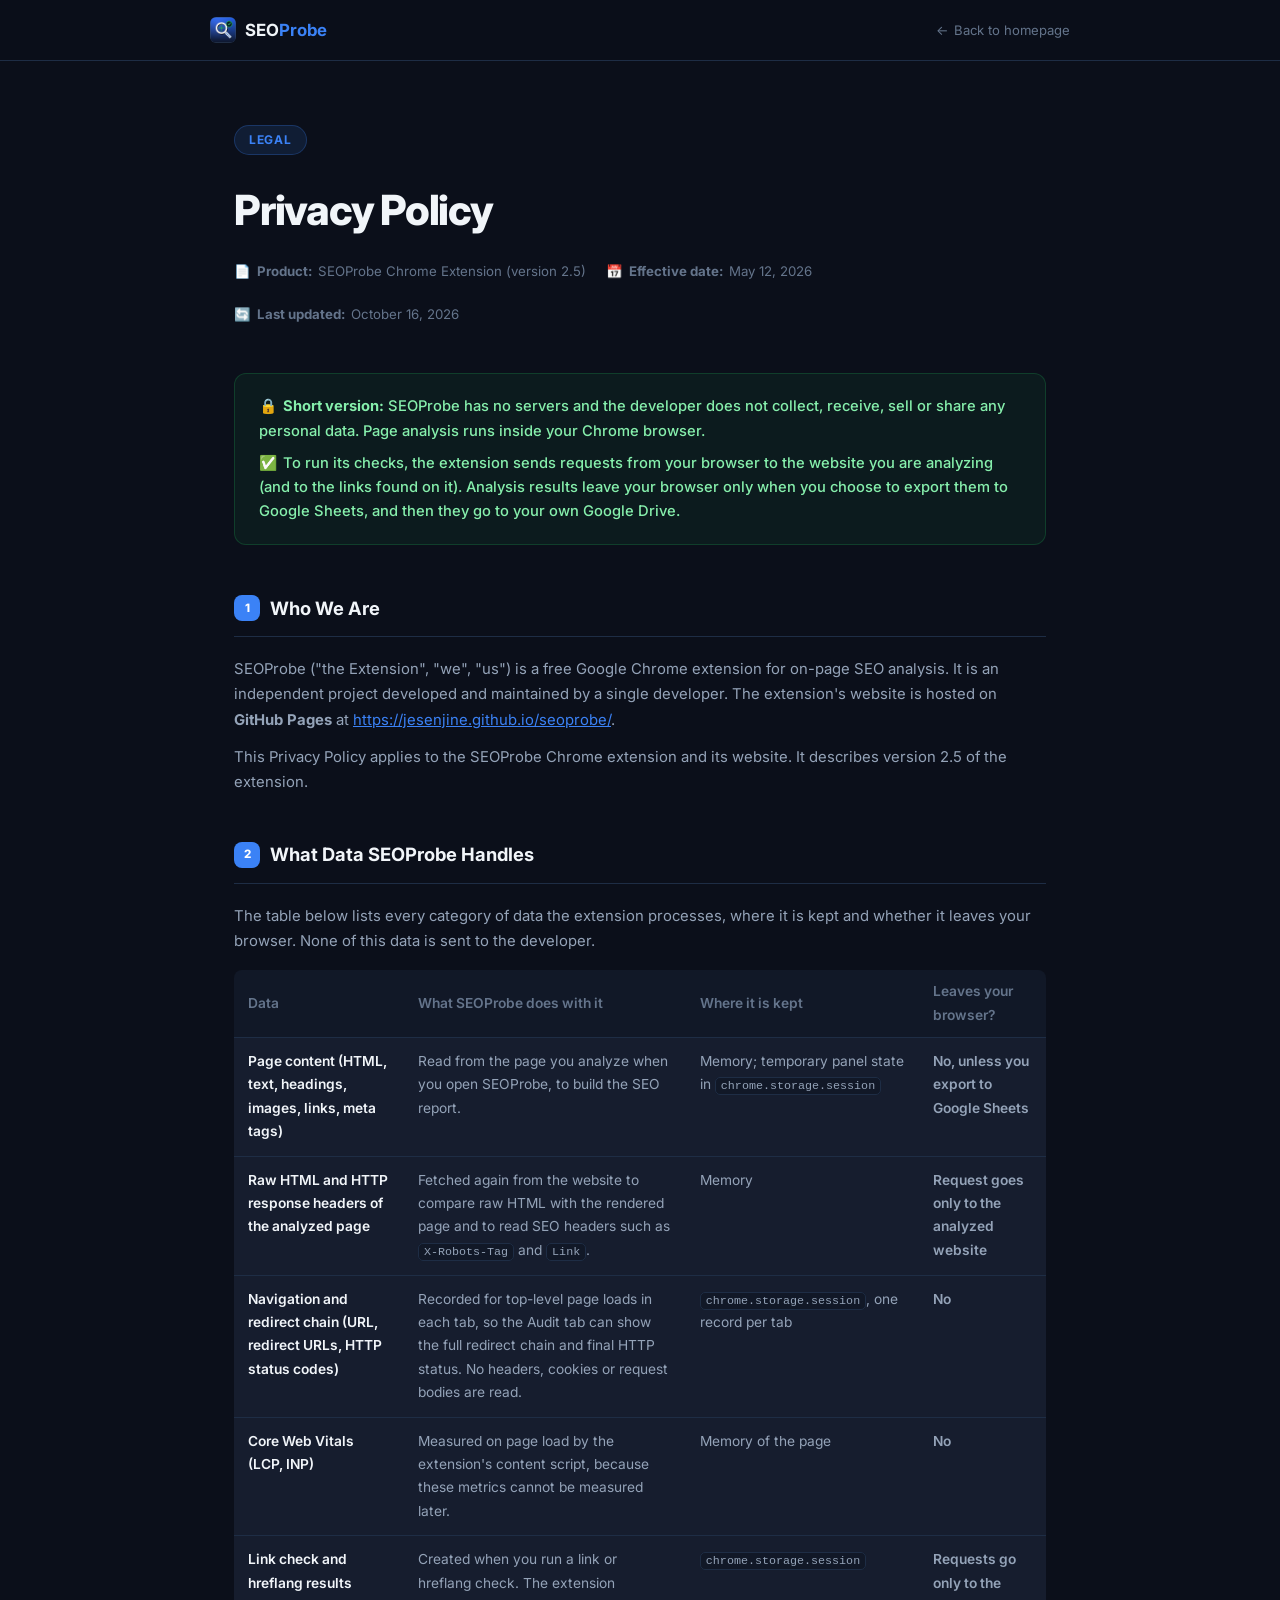
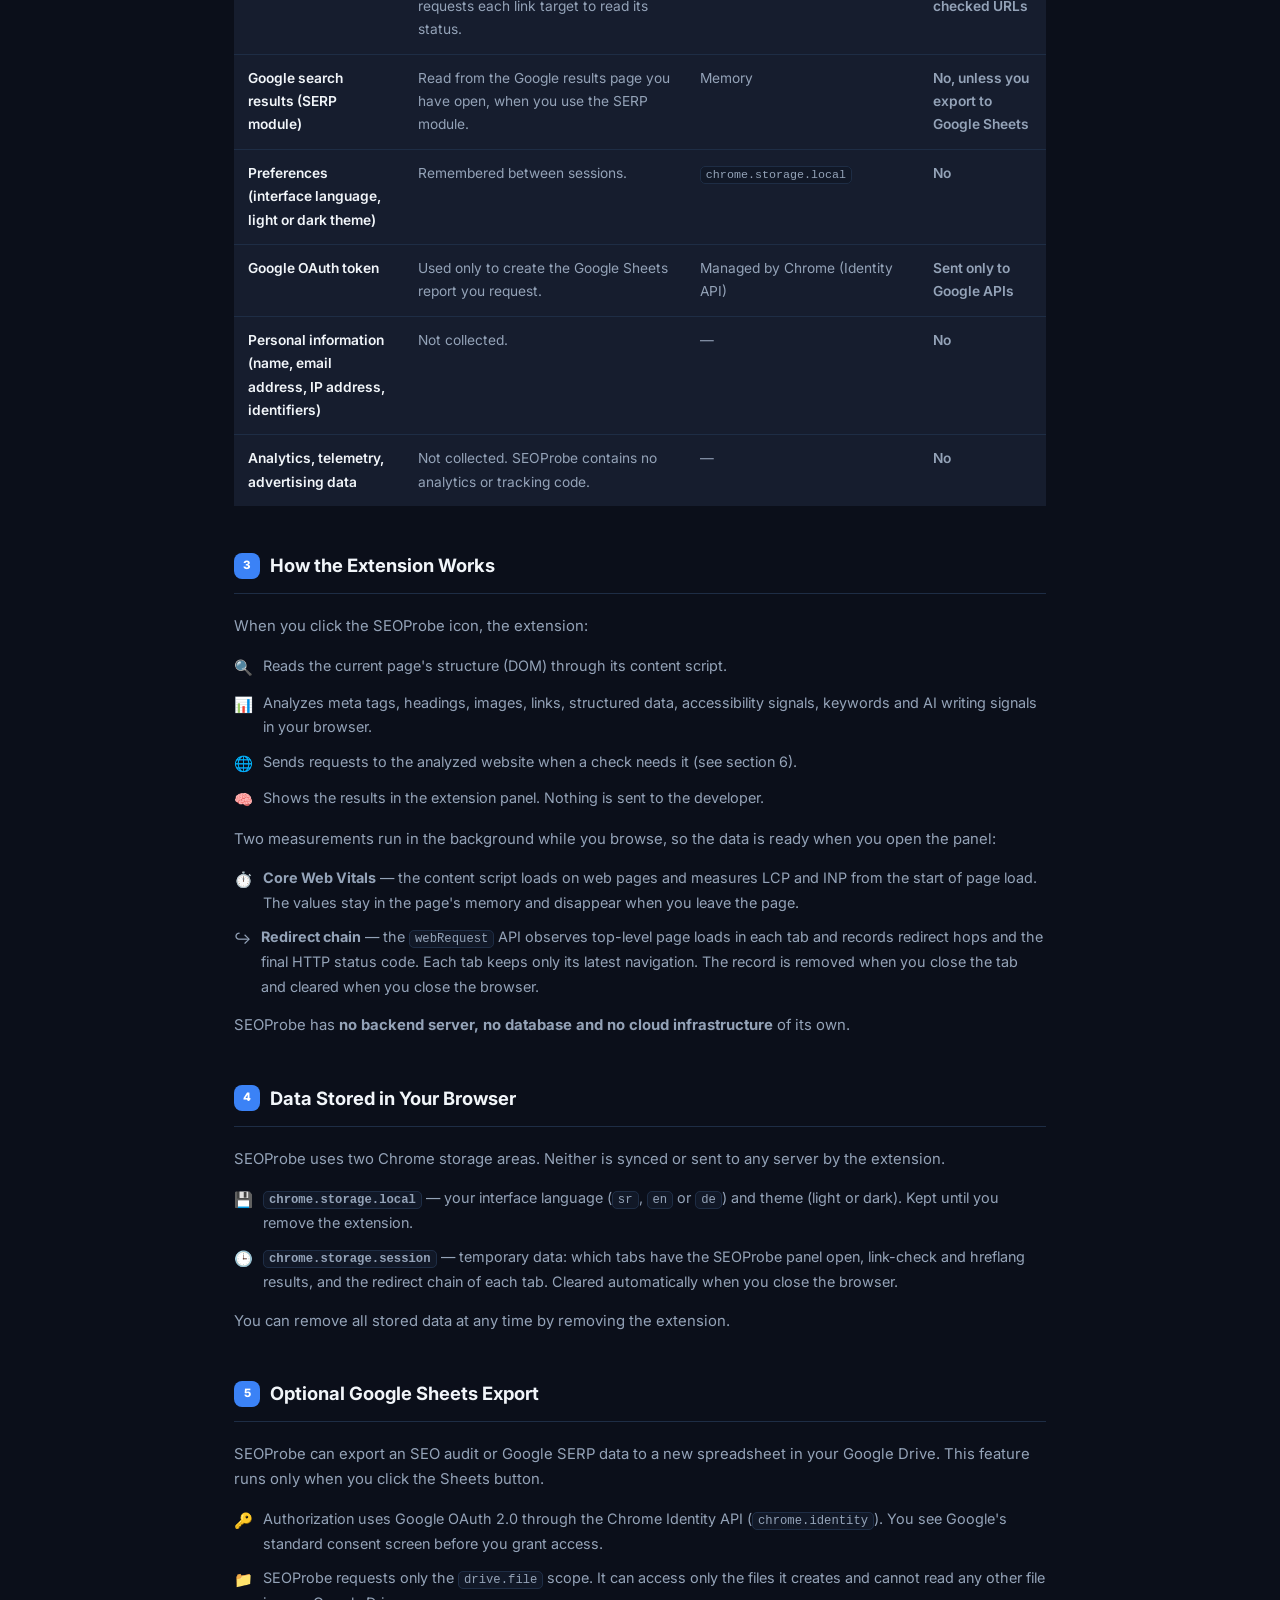
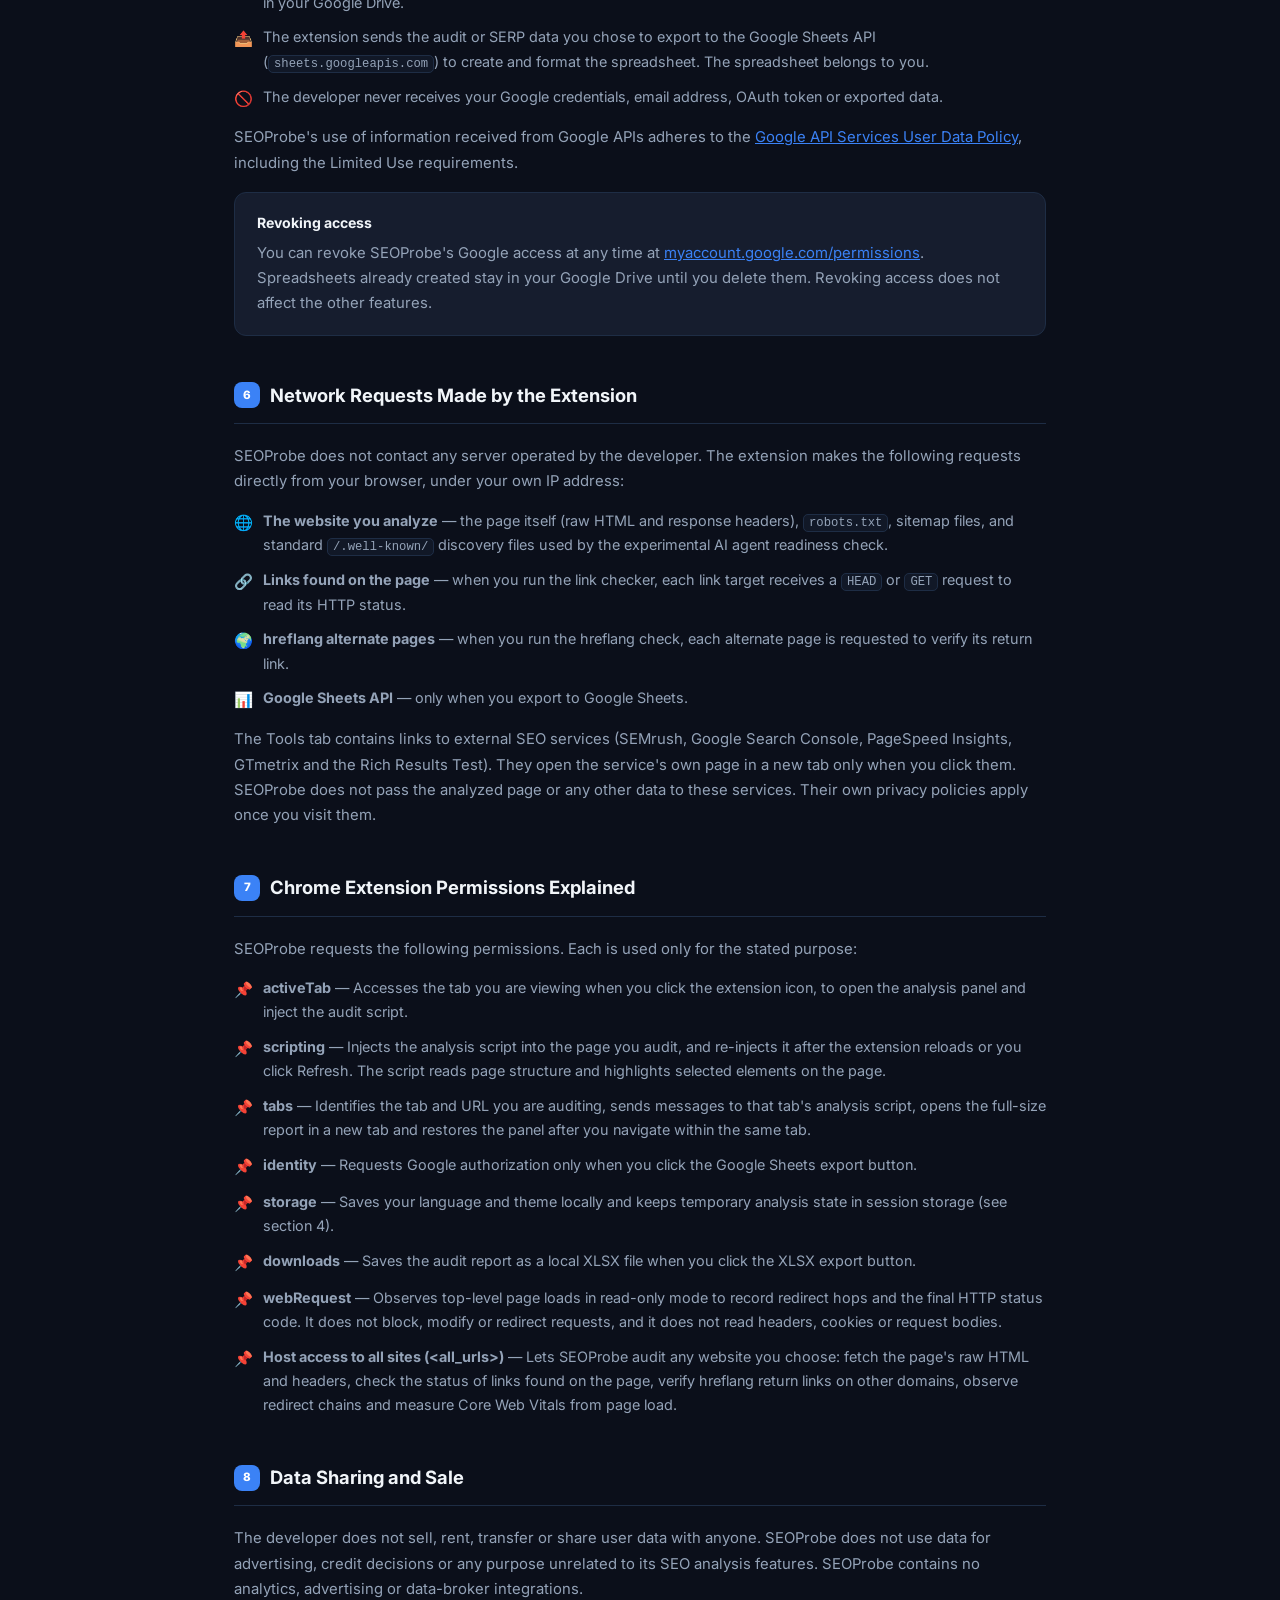
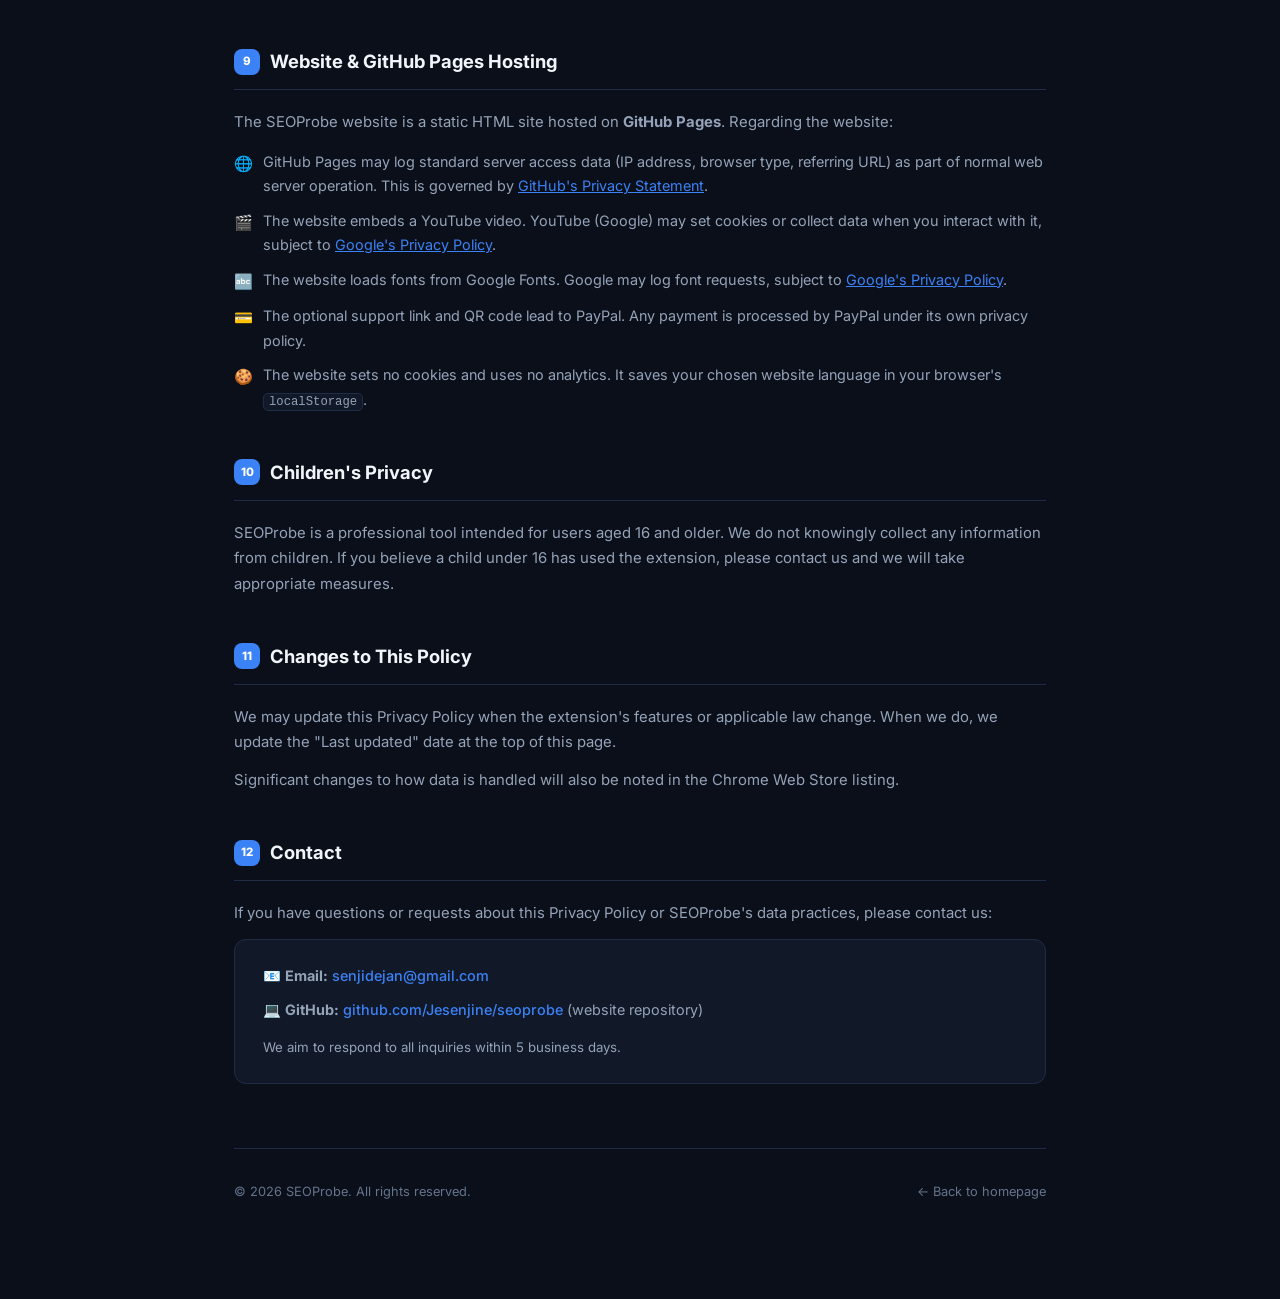
==== commit 71d95c96: "Update for SEOProbe 2.5" ====
--- a/privacy.html
+++ b/privacy.html
@@ -4,7 +4,8 @@
   <meta charset="UTF-8" />
   <meta name="viewport" content="width=device-width, initial-scale=1.0" />
   <title>Privacy Policy — SEOProbe</title>
-  <meta name="description" content="SEOProbe Chrome extension Privacy Policy. No personal data is collected, stored, or shared. All processing is done locally in your browser." />
+  <meta name="description" content="SEOProbe Chrome extension Privacy Policy. The developer collects no personal data and runs no servers. Learn what the extension processes in your browser, what it stores temporarily and which requests it makes." />
+  <link rel="canonical" href="https://jesenjine.github.io/seoprobe/privacy.html" />
   <meta name="robots" content="index, follow" />
   <link rel="icon" type="image/png" href="icon128.png" />
   <link rel="preconnect" href="https://fonts.googleapis.com" />
@@ -125,8 +126,9 @@
     .section p:last-child { margin-bottom: 0; }
 
     /* ── Data table ── */
+    .table-wrap { overflow-x: auto; -webkit-overflow-scrolling: touch; margin: 16px 0; }
     .data-table {
-      width: 100%; border-collapse: collapse; margin: 16px 0;
+      width: 100%; min-width: 640px; border-collapse: collapse; margin: 0;
       font-size: .86rem;
     }
     .data-table thead th {
@@ -146,6 +148,10 @@
     .badge-no  { color: #fca5a5; font-weight: 600; }
     .badge-yes { color: #86efac; font-weight: 600; }
     .badge-local { color: #fcd34d; font-weight: 600; }
+    .section a { color: var(--accent); }
+    .section code { font-size: .85em; background: var(--bg2); border: 1px solid var(--border); border-radius: 5px; padding: 1px 5px; }
+    .check-list .li-text { min-width: 0; overflow-wrap: anywhere; }
+    .data-table code { white-space: nowrap; }
 
     /* ── Bullet list ── */
     .check-list { list-style: none; display: flex; flex-direction: column; gap: 10px; margin: 14px 0; }
@@ -207,177 +213,219 @@
     <div class="doc-label">Legal</div>
     <h1>Privacy Policy</h1>
     <div class="doc-meta">
-      <span>📄 <strong>Product:</strong> SEOProbe Chrome Extension</span>
+      <span>📄 <strong>Product:</strong> SEOProbe Chrome Extension (version 2.5)</span>
       <span>📅 <strong>Effective date:</strong> May 12, 2026</span>
-      <span>🔄 <strong>Last updated:</strong> May 12, 2026</span>
+      <span>🔄 <strong>Last updated:</strong> October 16, 2026</span>
     </div>
   </header>
 
   <div class="summary-box">
-    <p><span class="sum-icon">🔒</span><strong>Short version:</strong> SEOProbe does not collect, store, or transmit any personal data. All analysis runs locally inside your Chrome browser. The only data stored locally is your language preference.</p>
-    <p><span class="sum-icon">✅</span>We do not use analytics, we do not run any servers, and we do not sell or share any information about you or the pages you visit.</p>
+    <p><span class="sum-icon">🔒</span><strong>Short version:</strong> SEOProbe has no servers and the developer does not collect, receive, sell or share any personal data. Page analysis runs inside your Chrome browser.</p>
+    <p><span class="sum-icon">✅</span>To run its checks, the extension sends requests from your browser to the website you are analyzing (and to the links found on it). Analysis results leave your browser only when you choose to export them to Google Sheets, and then they go to your own Google Drive.</p>
   </div>
 
   <!-- 1. Who we are -->
   <section class="section">
     <h2><span class="s-num">1</span>Who We Are</h2>
-    <p>SEOProbe ("the Extension", "we", "us") is a free Google Chrome browser extension that performs on-page SEO analysis. It is an independent project developed and maintained by a single developer. The extension's accompanying website is hosted on <strong>GitHub Pages</strong> at <code>https://&lt;username&gt;.github.io/seoprobe/</code>.</p>
-    <p>This Privacy Policy applies to the Chrome extension SEOProbe and its associated website. By installing or using the extension, you agree to the terms described here.</p>
-  </section>
-
-  <!-- 2. Data we collect -->
-  <section class="section">
-    <h2><span class="s-num">2</span>Data We Collect</h2>
-    <p>The table below gives a complete picture of every category of data that SEOProbe handles.</p>
-
+    <p>SEOProbe ("the Extension", "we", "us") is a free Google Chrome extension for on-page SEO analysis. It is an independent project developed and maintained by a single developer. The extension's website is hosted on <strong>GitHub Pages</strong> at <a href="https://jesenjine.github.io/seoprobe/" style="color: var(--accent);">https://jesenjine.github.io/seoprobe/</a>.</p>
+    <p>This Privacy Policy applies to the SEOProbe Chrome extension and its website. It describes version 2.5 of the extension.</p>
+  </section>
+
+  <!-- 2. Data overview -->
+  <section class="section">
+    <h2><span class="s-num">2</span>What Data SEOProbe Handles</h2>
+    <p>The table below lists every category of data the extension processes, where it is kept and whether it leaves your browser. None of this data is sent to the developer.</p>
+
+    <div class="table-wrap">
     <table class="data-table">
       <thead>
         <tr>
-          <th>Data category</th>
-          <th>Collected?</th>
-          <th>Where stored</th>
-          <th>Notes</th>
+          <th>Data</th>
+          <th>What SEOProbe does with it</th>
+          <th>Where it is kept</th>
+          <th>Leaves your browser?</th>
         </tr>
       </thead>
       <tbody>
         <tr>
-          <td>Pages you visit</td>
-          <td class="badge-no">Never</td>
+          <td>Page content (HTML, text, headings, images, links, meta tags)</td>
+          <td>Read from the page you analyze when you open SEOProbe, to build the SEO report.</td>
+          <td>Memory; temporary panel state in <code>chrome.storage.session</code></td>
+          <td class="badge-no">No, unless you export to Google Sheets</td>
+        </tr>
+        <tr>
+          <td>Raw HTML and HTTP response headers of the analyzed page</td>
+          <td>Fetched again from the website to compare raw HTML with the rendered page and to read SEO headers such as <code>X-Robots-Tag</code> and <code>Link</code>.</td>
+          <td>Memory</td>
+          <td class="badge-local">Request goes only to the analyzed website</td>
+        </tr>
+        <tr>
+          <td>Navigation and redirect chain (URL, redirect URLs, HTTP status codes)</td>
+          <td>Recorded for top-level page loads in each tab, so the Audit tab can show the full redirect chain and final HTTP status. No headers, cookies or request bodies are read.</td>
+          <td><code>chrome.storage.session</code>, one record per tab</td>
+          <td class="badge-no">No</td>
+        </tr>
+        <tr>
+          <td>Core Web Vitals (LCP, INP)</td>
+          <td>Measured on page load by the extension's content script, because these metrics cannot be measured later.</td>
+          <td>Memory of the page</td>
+          <td class="badge-no">No</td>
+        </tr>
+        <tr>
+          <td>Link check and hreflang results</td>
+          <td>Created when you run a link or hreflang check. The extension requests each link target to read its status.</td>
+          <td><code>chrome.storage.session</code></td>
+          <td class="badge-local">Requests go only to the checked URLs</td>
+        </tr>
+        <tr>
+          <td>Google search results (SERP module)</td>
+          <td>Read from the Google results page you have open, when you use the SERP module.</td>
+          <td>Memory</td>
+          <td class="badge-no">No, unless you export to Google Sheets</td>
+        </tr>
+        <tr>
+          <td>Preferences (interface language, light or dark theme)</td>
+          <td>Remembered between sessions.</td>
+          <td><code>chrome.storage.local</code></td>
+          <td class="badge-no">No</td>
+        </tr>
+        <tr>
+          <td>Google OAuth token</td>
+          <td>Used only to create the Google Sheets report you request.</td>
+          <td>Managed by Chrome (Identity API)</td>
+          <td class="badge-local">Sent only to Google APIs</td>
+        </tr>
+        <tr>
+          <td>Personal information (name, email address, IP address, identifiers)</td>
+          <td>Not collected.</td>
           <td>—</td>
-          <td>URLs are read in memory only to perform analysis. They are never sent anywhere.</td>
-        </tr>
-        <tr>
-          <td>Page content (HTML, text)</td>
-          <td class="badge-no">Never</td>
+          <td class="badge-no">No</td>
+        </tr>
+        <tr>
+          <td>Analytics, telemetry, advertising data</td>
+          <td>Not collected. SEOProbe contains no analytics or tracking code.</td>
           <td>—</td>
-          <td>Parsed locally in the browser. Discarded after the popup closes.</td>
-        </tr>
-        <tr>
-          <td>Personal information</td>
-          <td class="badge-no">Never</td>
-          <td>—</td>
-          <td>No names, emails, IPs, or identifiers are collected.</td>
-        </tr>
-        <tr>
-          <td>Browsing history</td>
-          <td class="badge-no">Never</td>
-          <td>—</td>
-          <td>SEOProbe has no access to browser history.</td>
-        </tr>
-        <tr>
-          <td>Language preference</td>
-          <td class="badge-local">Locally only</td>
-          <td>chrome.storage.local</td>
-          <td>Stores your chosen interface language (sr / en / de). Never leaves your device.</td>
-        </tr>
-        <tr>
-          <td>Google OAuth token</td>
-          <td class="badge-local">Session only</td>
-          <td>Chrome Identity API</td>
-          <td>Used only when you export to Google Sheets. Managed by Chrome — not stored by us.</td>
+          <td class="badge-no">No</td>
         </tr>
       </tbody>
     </table>
-  </section>
-
-  <!-- 3. Local processing -->
-  <section class="section">
-    <h2><span class="s-num">3</span>How the Extension Works — Local Processing</h2>
-    <p>SEOProbe operates entirely within your browser. When you click the extension icon, it:</p>
-    <ul class="check-list">
-      <li><span class="icon">🔍</span>Reads the current page's DOM (HTML structure) using a content script injected into the active tab.</li>
-      <li><span class="icon">📊</span>Analyzes meta tags, heading structure, image ALT attributes, links, and performance metrics (Core Web Vitals via the browser's PerformanceObserver API).</li>
-      <li><span class="icon">🧠</span>Runs all computation in-memory inside your browser. Results are displayed in the popup and discarded when you close it.</li>
-      <li><span class="icon">🚫</span>Never sends page data, analysis results, or any derivative information to external servers.</li>
-    </ul>
-    <p>SEOProbe has <strong>no backend server, no database, and no cloud infrastructure</strong> of its own.</p>
-  </section>
-
-  <!-- 4. Local storage -->
-  <section class="section">
-    <h2><span class="s-num">4</span>Local Storage (<code>chrome.storage.local</code>)</h2>
-    <p>The extension uses Chrome's built-in <code>chrome.storage.local</code> API exclusively to remember your chosen interface language (Serbian, English, or German). This data:</p>
-    <ul class="check-list">
-      <li><span class="icon">✅</span>Stays on your device and is never transmitted to any server.</li>
-      <li><span class="icon">✅</span>Contains no personally identifiable information — only a language code string (<code>"sr"</code>, <code>"en"</code>, or <code>"de"</code>).</li>
-      <li><span class="icon">✅</span>Can be cleared at any time by removing the extension or clearing Chrome extension storage in your browser settings.</li>
-    </ul>
+    </div>
+  </section>
+
+  <!-- 3. How it works -->
+  <section class="section">
+    <h2><span class="s-num">3</span>How the Extension Works</h2>
+    <p>When you click the SEOProbe icon, the extension:</p>
+    <ul class="check-list">
+      <li><span class="icon">🔍</span><span class="li-text">Reads the current page's structure (DOM) through its content script.</span></li>
+      <li><span class="icon">📊</span><span class="li-text">Analyzes meta tags, headings, images, links, structured data, accessibility signals, keywords and AI writing signals in your browser.</span></li>
+      <li><span class="icon">🌐</span><span class="li-text">Sends requests to the analyzed website when a check needs it (see section 6).</span></li>
+      <li><span class="icon">🧠</span><span class="li-text">Shows the results in the extension panel. Nothing is sent to the developer.</span></li>
+    </ul>
+    <p>Two measurements run in the background while you browse, so the data is ready when you open the panel:</p>
+    <ul class="check-list">
+      <li><span class="icon">⏱️</span><span class="li-text"><strong>Core Web Vitals</strong> — the content script loads on web pages and measures LCP and INP from the start of page load. The values stay in the page's memory and disappear when you leave the page.</span></li>
+      <li><span class="icon">↪️</span><span class="li-text"><strong>Redirect chain</strong> — the <code>webRequest</code> API observes top-level page loads in each tab and records redirect hops and the final HTTP status code. Each tab keeps only its latest navigation. The record is removed when you close the tab and cleared when you close the browser.</span></li>
+    </ul>
+    <p>SEOProbe has <strong>no backend server, no database and no cloud infrastructure</strong> of its own.</p>
+  </section>
+
+  <!-- 4. Storage -->
+  <section class="section">
+    <h2><span class="s-num">4</span>Data Stored in Your Browser</h2>
+    <p>SEOProbe uses two Chrome storage areas. Neither is synced or sent to any server by the extension.</p>
+    <ul class="check-list">
+      <li><span class="icon">💾</span><span class="li-text"><strong><code>chrome.storage.local</code></strong> — your interface language (<code>sr</code>, <code>en</code> or <code>de</code>) and theme (light or dark). Kept until you remove the extension.</span></li>
+      <li><span class="icon">🕒</span><span class="li-text"><strong><code>chrome.storage.session</code></strong> — temporary data: which tabs have the SEOProbe panel open, link-check and hreflang results, and the redirect chain of each tab. Cleared automatically when you close the browser.</span></li>
+    </ul>
+    <p>You can remove all stored data at any time by removing the extension.</p>
   </section>
 
   <!-- 5. Google Sheets -->
   <section class="section">
     <h2><span class="s-num">5</span>Optional Google Sheets Export</h2>
-    <p>SEOProbe offers an optional feature to export SEO analysis reports directly to Google Sheets. This feature:</p>
-    <ul class="check-list">
-      <li><span class="icon">🔑</span>Requires you to authorize SEOProbe via Google OAuth 2.0 using the Chrome Identity API (<code>chrome.identity</code>). You will see a standard Google consent screen before granting access.</li>
-      <li><span class="icon">📁</span>Requests only the <code>drive.file</code> scope, which limits access to files created by the extension itself. SEOProbe cannot read any existing files in your Google Drive.</li>
-      <li><span class="icon">🚫</span>Does not store your Google account credentials, email address, or OAuth tokens. The token is managed entirely by Chrome and is not accessible to or retained by the developer.</li>
-      <li><span class="icon">⚙️</span>Only contacts Google's servers (<code>sheets.googleapis.com</code>) to create the report spreadsheet. No other data is transmitted.</li>
-    </ul>
+    <p>SEOProbe can export an SEO audit or Google SERP data to a new spreadsheet in your Google Drive. This feature runs only when you click the Sheets button.</p>
+    <ul class="check-list">
+      <li><span class="icon">🔑</span><span class="li-text">Authorization uses Google OAuth 2.0 through the Chrome Identity API (<code>chrome.identity</code>). You see Google's standard consent screen before you grant access.</span></li>
+      <li><span class="icon">📁</span><span class="li-text">SEOProbe requests only the <code>drive.file</code> scope. It can access only the files it creates and cannot read any other file in your Google Drive.</span></li>
+      <li><span class="icon">📤</span><span class="li-text">The extension sends the audit or SERP data you chose to export to the Google Sheets API (<code>sheets.googleapis.com</code>) to create and format the spreadsheet. The spreadsheet belongs to you.</span></li>
+      <li><span class="icon">🚫</span><span class="li-text">The developer never receives your Google credentials, email address, OAuth token or exported data.</span></li>
+    </ul>
+    <p>SEOProbe's use of information received from Google APIs adheres to the <a href="https://developers.google.com/terms/api-services-user-data-policy" target="_blank" rel="noopener noreferrer" style="color: var(--accent);">Google API Services User Data Policy</a>, including the Limited Use requirements.</p>
     <div class="info-card">
       <strong>Revoking access</strong>
-      <p>You can revoke SEOProbe's Google Sheets access at any time by visiting <a href="https://myaccount.google.com/permissions" target="_blank" rel="noopener noreferrer" style="color: var(--accent);">myaccount.google.com/permissions</a> and removing SEOProbe from the list of connected apps. This does not affect any other functionality of the extension.</p>
+      <p>You can revoke SEOProbe's Google access at any time at <a href="https://myaccount.google.com/permissions" target="_blank" rel="noopener noreferrer" style="color: var(--accent);">myaccount.google.com/permissions</a>. Spreadsheets already created stay in your Google Drive until you delete them. Revoking access does not affect the other features.</p>
     </div>
   </section>
 
-  <!-- 6. Website & GitHub Pages -->
-  <section class="section">
-    <h2><span class="s-num">6</span>Website &amp; GitHub Pages Hosting</h2>
-    <p>The SEOProbe promotional website is a static HTML site hosted on <strong>GitHub Pages</strong>. Regarding the website:</p>
-    <ul class="check-list">
-      <li><span class="icon">🌐</span>GitHub Pages may log standard server access data (IP address, browser type, referring URL) as part of normal web server operation. This is governed by <a href="https://docs.github.com/en/site-policy/privacy-policies/github-general-privacy-statement" target="_blank" rel="noopener noreferrer" style="color: var(--accent);">GitHub's Privacy Statement</a>, not this policy.</li>
-      <li><span class="icon">🎬</span>The website embeds a YouTube video via an <code>&lt;iframe&gt;</code>. YouTube (Google) may set cookies or collect data when you interact with this embed, subject to <a href="https://policies.google.com/privacy" target="_blank" rel="noopener noreferrer" style="color: var(--accent);">Google's Privacy Policy</a>.</li>
-      <li><span class="icon">🔤</span>The website loads fonts from Google Fonts. Google may log font requests. See <a href="https://policies.google.com/privacy" target="_blank" rel="noopener noreferrer" style="color: var(--accent);">Google's Privacy Policy</a>.</li>
-      <li><span class="icon">🍪</span>The website itself sets no cookies and uses no analytics trackers.</li>
-    </ul>
+  <!-- 6. Network requests -->
+  <section class="section">
+    <h2><span class="s-num">6</span>Network Requests Made by the Extension</h2>
+    <p>SEOProbe does not contact any server operated by the developer. The extension makes the following requests directly from your browser, under your own IP address:</p>
+    <ul class="check-list">
+      <li><span class="icon">🌐</span><span class="li-text"><strong>The website you analyze</strong> — the page itself (raw HTML and response headers), <code>robots.txt</code>, sitemap files, and standard <code>/.well-known/</code> discovery files used by the experimental AI agent readiness check.</span></li>
+      <li><span class="icon">🔗</span><span class="li-text"><strong>Links found on the page</strong> — when you run the link checker, each link target receives a <code>HEAD</code> or <code>GET</code> request to read its HTTP status.</span></li>
+      <li><span class="icon">🌍</span><span class="li-text"><strong>hreflang alternate pages</strong> — when you run the hreflang check, each alternate page is requested to verify its return link.</span></li>
+      <li><span class="icon">📊</span><span class="li-text"><strong>Google Sheets API</strong> — only when you export to Google Sheets.</span></li>
+    </ul>
+    <p>The Tools tab contains links to external SEO services (SEMrush, Google Search Console, PageSpeed Insights, GTmetrix and the Rich Results Test). They open the service's own page in a new tab only when you click them. SEOProbe does not pass the analyzed page or any other data to these services. Their own privacy policies apply once you visit them.</p>
   </section>
 
   <!-- 7. Permissions -->
   <section class="section">
     <h2><span class="s-num">7</span>Chrome Extension Permissions Explained</h2>
-    <p>SEOProbe requests the following Chrome permissions. Each is used solely for the stated purpose:</p>
-    <ul class="check-list">
-      <li><span class="icon">📌</span><strong>activeTab</strong> — Reads the content of the currently active tab when you click the icon. No other tabs are ever accessed.</li>
-      <li><span class="icon">📌</span><strong>scripting</strong> — Injects the content script that reads the page DOM for analysis.</li>
-      <li><span class="icon">📌</span><strong>tabs</strong> — Reads the URL of the active tab to display it in the extension popup.</li>
-      <li><span class="icon">📌</span><strong>storage</strong> — Saves your language preference locally via <code>chrome.storage.local</code>.</li>
-      <li><span class="icon">📌</span><strong>identity</strong> — Used only for Google OAuth when you choose to export to Google Sheets.</li>
-      <li><span class="icon">📌</span><strong>downloads</strong> — Saves CSV export files to your local Downloads folder.</li>
-      <li><span class="icon">📌</span><strong>host_permissions (&lt;all_urls&gt;)</strong> — Required to fetch <code>robots.txt</code> and <code>sitemap.xml</code> files from the domain of the page you are analyzing, in order to detect sitemap presence and crawl directives.</li>
-    </ul>
-  </section>
-
-  <!-- 8. Third-party services -->
-  <section class="section">
-    <h2><span class="s-num">8</span>Third-Party Services</h2>
-    <p>SEOProbe does not integrate with any analytics, advertising, or data-broker services. The only external services it may contact are:</p>
-    <ul class="check-list">
-      <li><span class="icon">🔗</span><strong>Google Sheets API</strong> — only when you explicitly use the Sheets export feature.</li>
-      <li><span class="icon">🔗</span><strong>robots.txt / sitemap.xml endpoints</strong> of the website you are currently analyzing — only to check sitemap availability. No data about you is sent to these endpoints.</li>
-    </ul>
-    <p>The link-checker feature performs <code>HEAD</code> requests to URLs found on the page you analyze. These requests originate from your own browser and IP address, not from any server operated by SEOProbe.</p>
-  </section>
-
-  <!-- 9. Children -->
-  <section class="section">
-    <h2><span class="s-num">9</span>Children's Privacy</h2>
-    <p>SEOProbe is a professional developer tool intended for users aged 16 and older. We do not knowingly collect any information from children. If you believe a child under 16 has used the extension, please contact us and we will take appropriate measures.</p>
-  </section>
-
-  <!-- 10. Changes -->
-  <section class="section">
-    <h2><span class="s-num">10</span>Changes to This Policy</h2>
-    <p>We may update this Privacy Policy to reflect changes in the extension's features or applicable law. When we do, we will update the "Last updated" date at the top of this page. Continued use of the extension after changes are posted constitutes acceptance of the updated policy.</p>
-    <p>Significant changes that affect how data is handled will be communicated via the Chrome Web Store listing update notes.</p>
-  </section>
-
-  <!-- 11. Contact -->
-  <section class="section">
-    <h2><span class="s-num">11</span>Contact</h2>
-    <p>If you have any questions, concerns, or requests regarding this Privacy Policy or the data practices of SEOProbe, please contact us:</p>
+    <p>SEOProbe requests the following permissions. Each is used only for the stated purpose:</p>
+    <ul class="check-list">
+      <li><span class="icon">📌</span><span class="li-text"><strong>activeTab</strong> — Accesses the tab you are viewing when you click the extension icon, to open the analysis panel and inject the audit script.</span></li>
+      <li><span class="icon">📌</span><span class="li-text"><strong>scripting</strong> — Injects the analysis script into the page you audit, and re-injects it after the extension reloads or you click Refresh. The script reads page structure and highlights selected elements on the page.</span></li>
+      <li><span class="icon">📌</span><span class="li-text"><strong>tabs</strong> — Identifies the tab and URL you are auditing, sends messages to that tab's analysis script, opens the full-size report in a new tab and restores the panel after you navigate within the same tab.</span></li>
+      <li><span class="icon">📌</span><span class="li-text"><strong>identity</strong> — Requests Google authorization only when you click the Google Sheets export button.</span></li>
+      <li><span class="icon">📌</span><span class="li-text"><strong>storage</strong> — Saves your language and theme locally and keeps temporary analysis state in session storage (see section 4).</span></li>
+      <li><span class="icon">📌</span><span class="li-text"><strong>downloads</strong> — Saves the audit report as a local XLSX file when you click the XLSX export button.</span></li>
+      <li><span class="icon">📌</span><span class="li-text"><strong>webRequest</strong> — Observes top-level page loads in read-only mode to record redirect hops and the final HTTP status code. It does not block, modify or redirect requests, and it does not read headers, cookies or request bodies.</span></li>
+      <li><span class="icon">📌</span><span class="li-text"><strong>Host access to all sites (&lt;all_urls&gt;)</strong> — Lets SEOProbe audit any website you choose: fetch the page's raw HTML and headers, check the status of links found on the page, verify hreflang return links on other domains, observe redirect chains and measure Core Web Vitals from page load.</span></li>
+    </ul>
+  </section>
+
+  <!-- 8. Sharing -->
+  <section class="section">
+    <h2><span class="s-num">8</span>Data Sharing and Sale</h2>
+    <p>The developer does not sell, rent, transfer or share user data with anyone. SEOProbe does not use data for advertising, credit decisions or any purpose unrelated to its SEO analysis features. SEOProbe contains no analytics, advertising or data-broker integrations.</p>
+  </section>
+
+  <!-- 9. Website -->
+  <section class="section">
+    <h2><span class="s-num">9</span>Website &amp; GitHub Pages Hosting</h2>
+    <p>The SEOProbe website is a static HTML site hosted on <strong>GitHub Pages</strong>. Regarding the website:</p>
+    <ul class="check-list">
+      <li><span class="icon">🌐</span><span class="li-text">GitHub Pages may log standard server access data (IP address, browser type, referring URL) as part of normal web server operation. This is governed by <a href="https://docs.github.com/en/site-policy/privacy-policies/github-general-privacy-statement" target="_blank" rel="noopener noreferrer" style="color: var(--accent);">GitHub's Privacy Statement</a>.</span></li>
+      <li><span class="icon">🎬</span><span class="li-text">The website embeds a YouTube video. YouTube (Google) may set cookies or collect data when you interact with it, subject to <a href="https://policies.google.com/privacy" target="_blank" rel="noopener noreferrer" style="color: var(--accent);">Google's Privacy Policy</a>.</span></li>
+      <li><span class="icon">🔤</span><span class="li-text">The website loads fonts from Google Fonts. Google may log font requests, subject to <a href="https://policies.google.com/privacy" target="_blank" rel="noopener noreferrer" style="color: var(--accent);">Google's Privacy Policy</a>.</span></li>
+      <li><span class="icon">💳</span><span class="li-text">The optional support link and QR code lead to PayPal. Any payment is processed by PayPal under its own privacy policy.</span></li>
+      <li><span class="icon">🍪</span><span class="li-text">The website sets no cookies and uses no analytics. It saves your chosen website language in your browser's <code>localStorage</code>.</span></li>
+    </ul>
+  </section>
+
+  <!-- 10. Children -->
+  <section class="section">
+    <h2><span class="s-num">10</span>Children's Privacy</h2>
+    <p>SEOProbe is a professional tool intended for users aged 16 and older. We do not knowingly collect any information from children. If you believe a child under 16 has used the extension, please contact us and we will take appropriate measures.</p>
+  </section>
+
+  <!-- 11. Changes -->
+  <section class="section">
+    <h2><span class="s-num">11</span>Changes to This Policy</h2>
+    <p>We may update this Privacy Policy when the extension's features or applicable law change. When we do, we update the "Last updated" date at the top of this page.</p>
+    <p>Significant changes to how data is handled will also be noted in the Chrome Web Store listing.</p>
+  </section>
+
+  <!-- 12. Contact -->
+  <section class="section">
+    <h2><span class="s-num">12</span>Contact</h2>
+    <p>If you have questions or requests about this Privacy Policy or SEOProbe's data practices, please contact us:</p>
     <div class="contact-block">
       <p>📧 <strong>Email:</strong> <a href="mailto:senjidejan@gmail.com">senjidejan@gmail.com</a></p>
-      <p>💻 <strong>GitHub:</strong> <a href="https://github.com" target="_blank" rel="noopener noreferrer">github.com</a> (source code and issue tracker)</p>
+      <p>💻 <strong>GitHub:</strong> <a href="https://github.com/Jesenjine/seoprobe" target="_blank" rel="noopener noreferrer">github.com/Jesenjine/seoprobe</a> (website repository)</p>
       <p style="margin-top: 14px; font-size: .83rem;">We aim to respond to all inquiries within 5 business days.</p>
     </div>
   </section>
